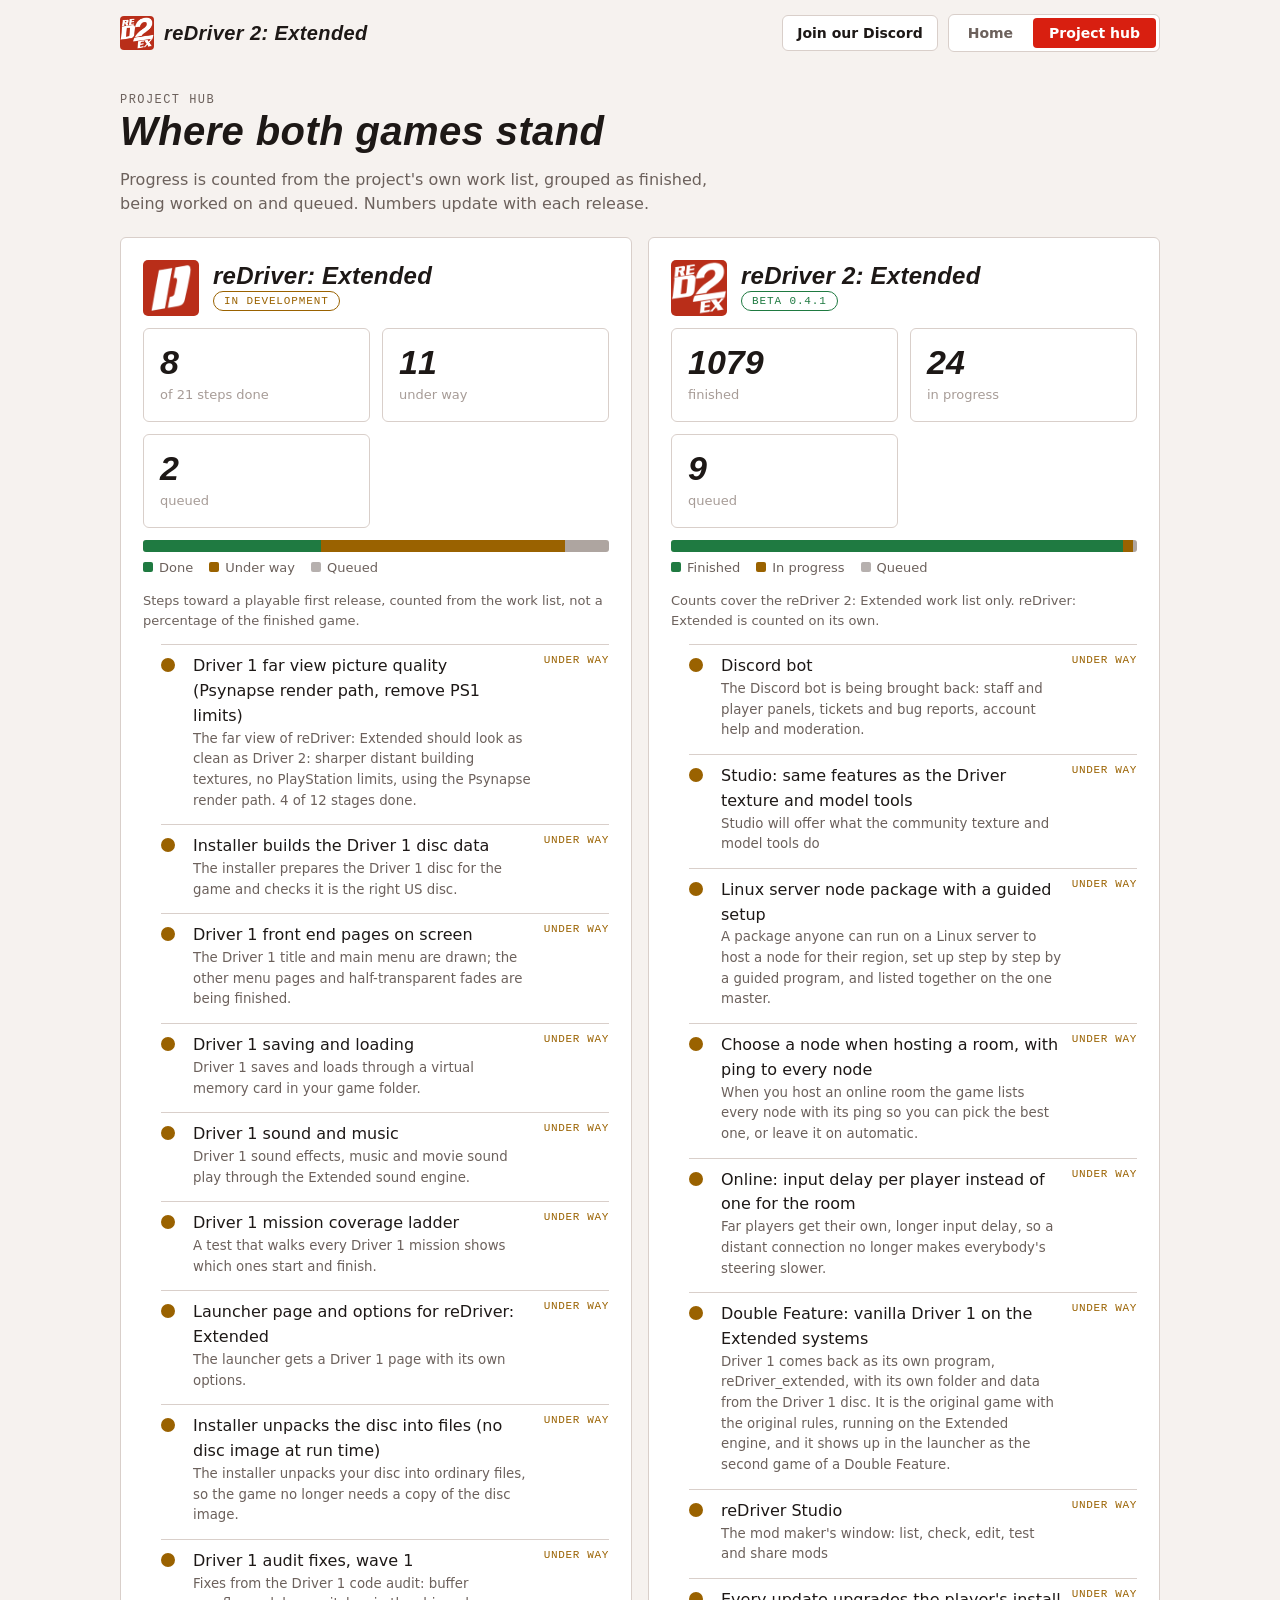
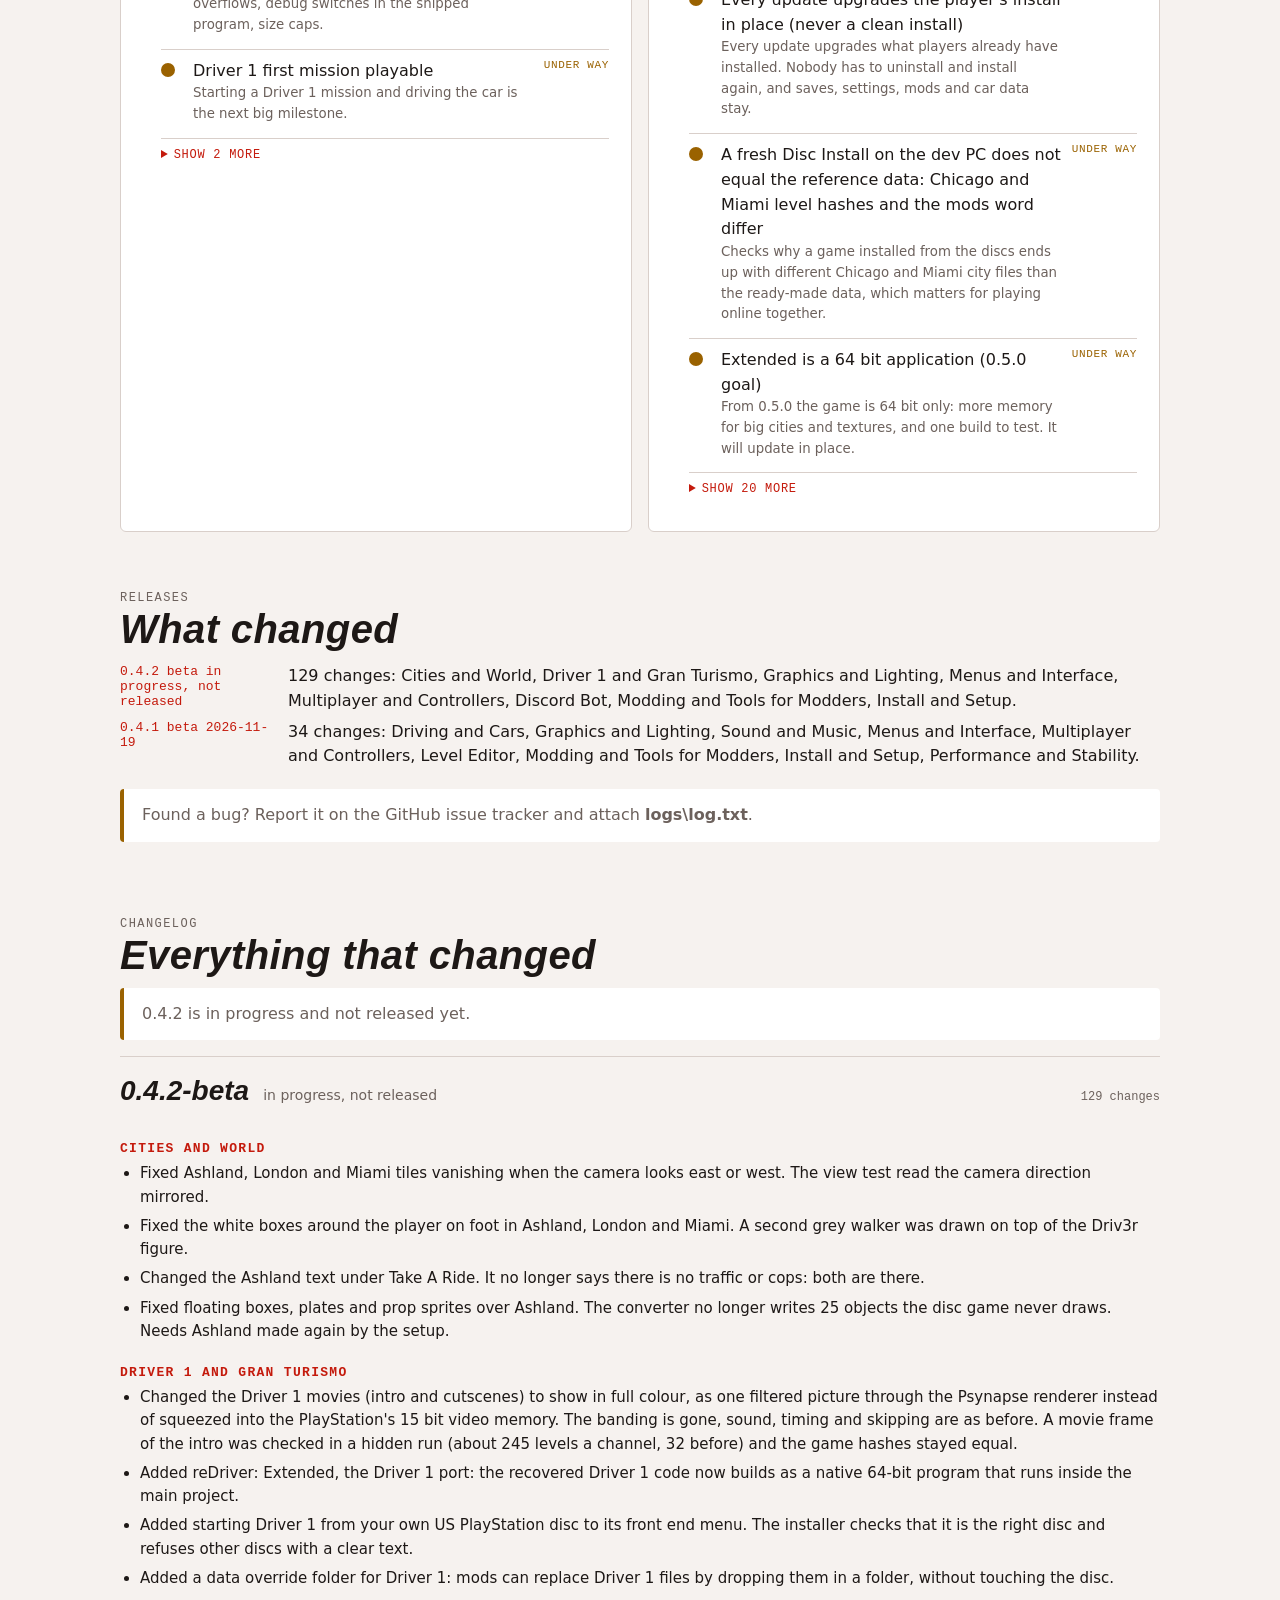
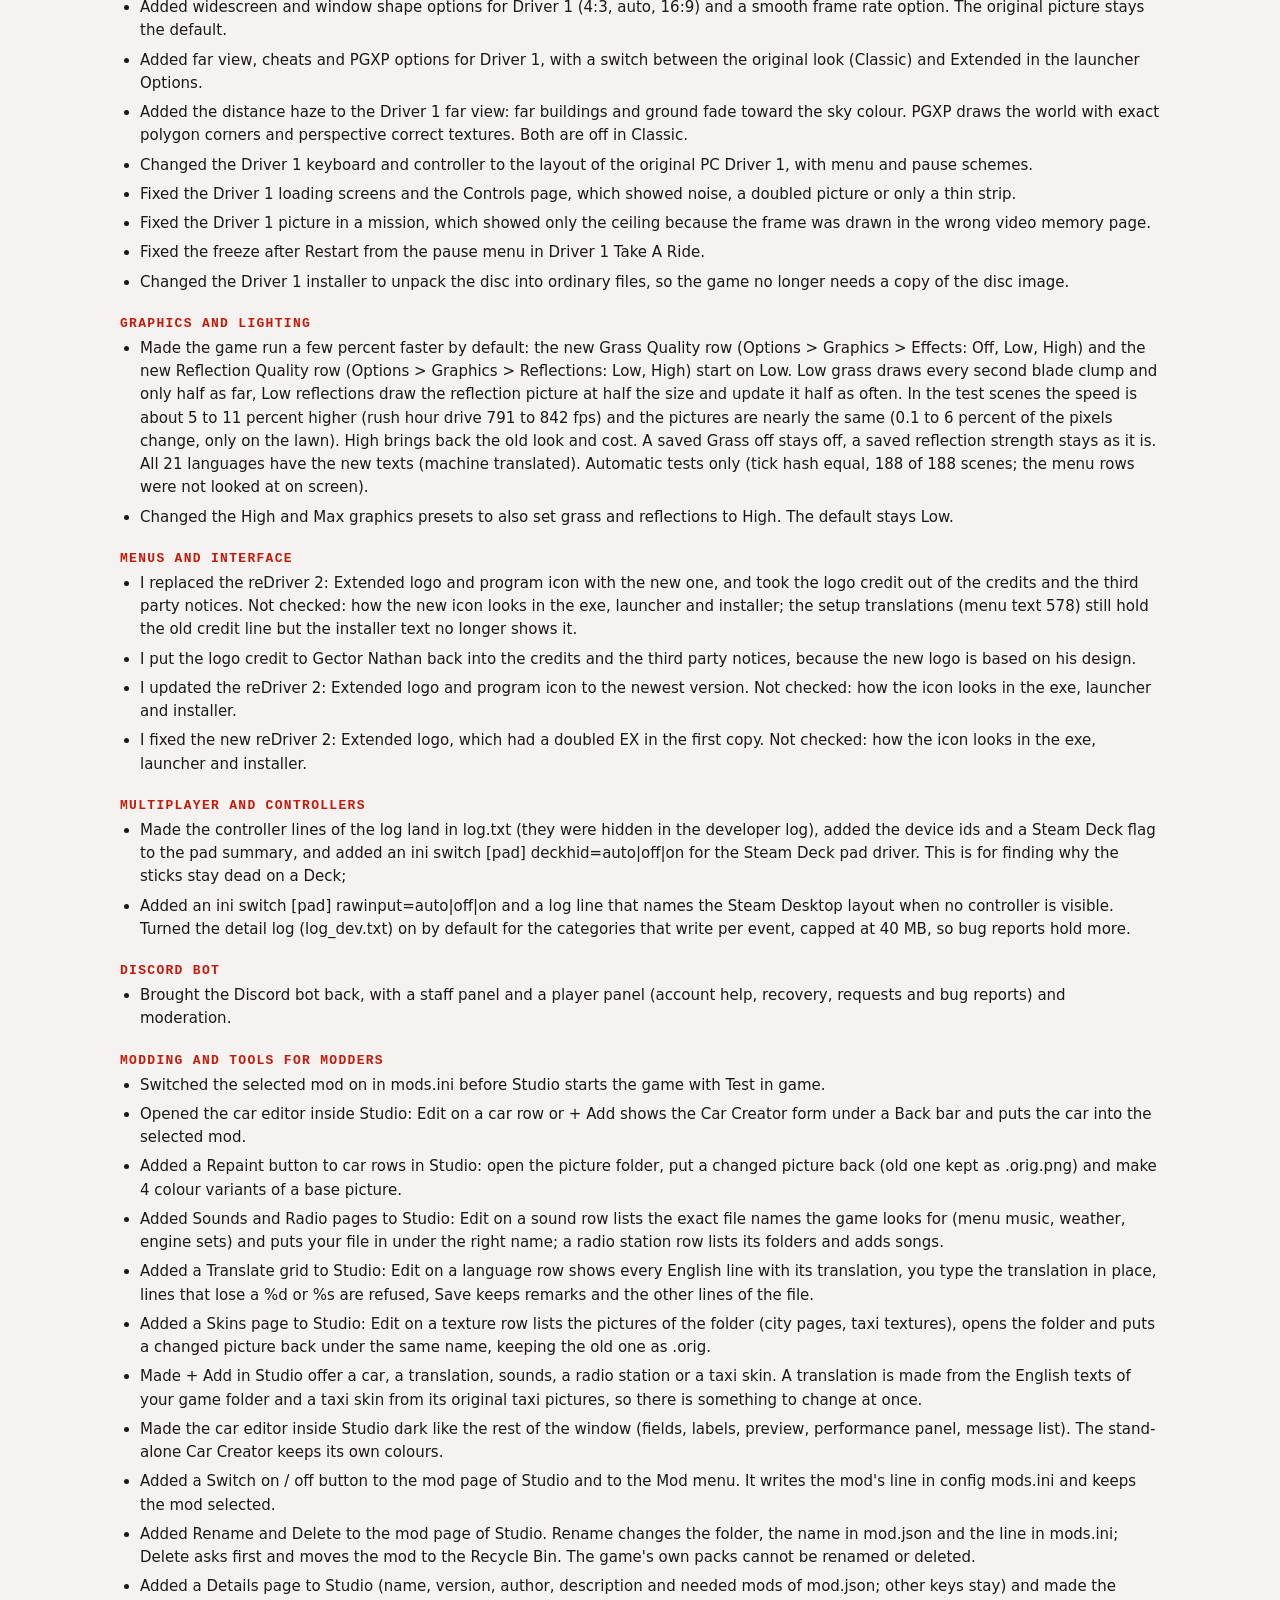
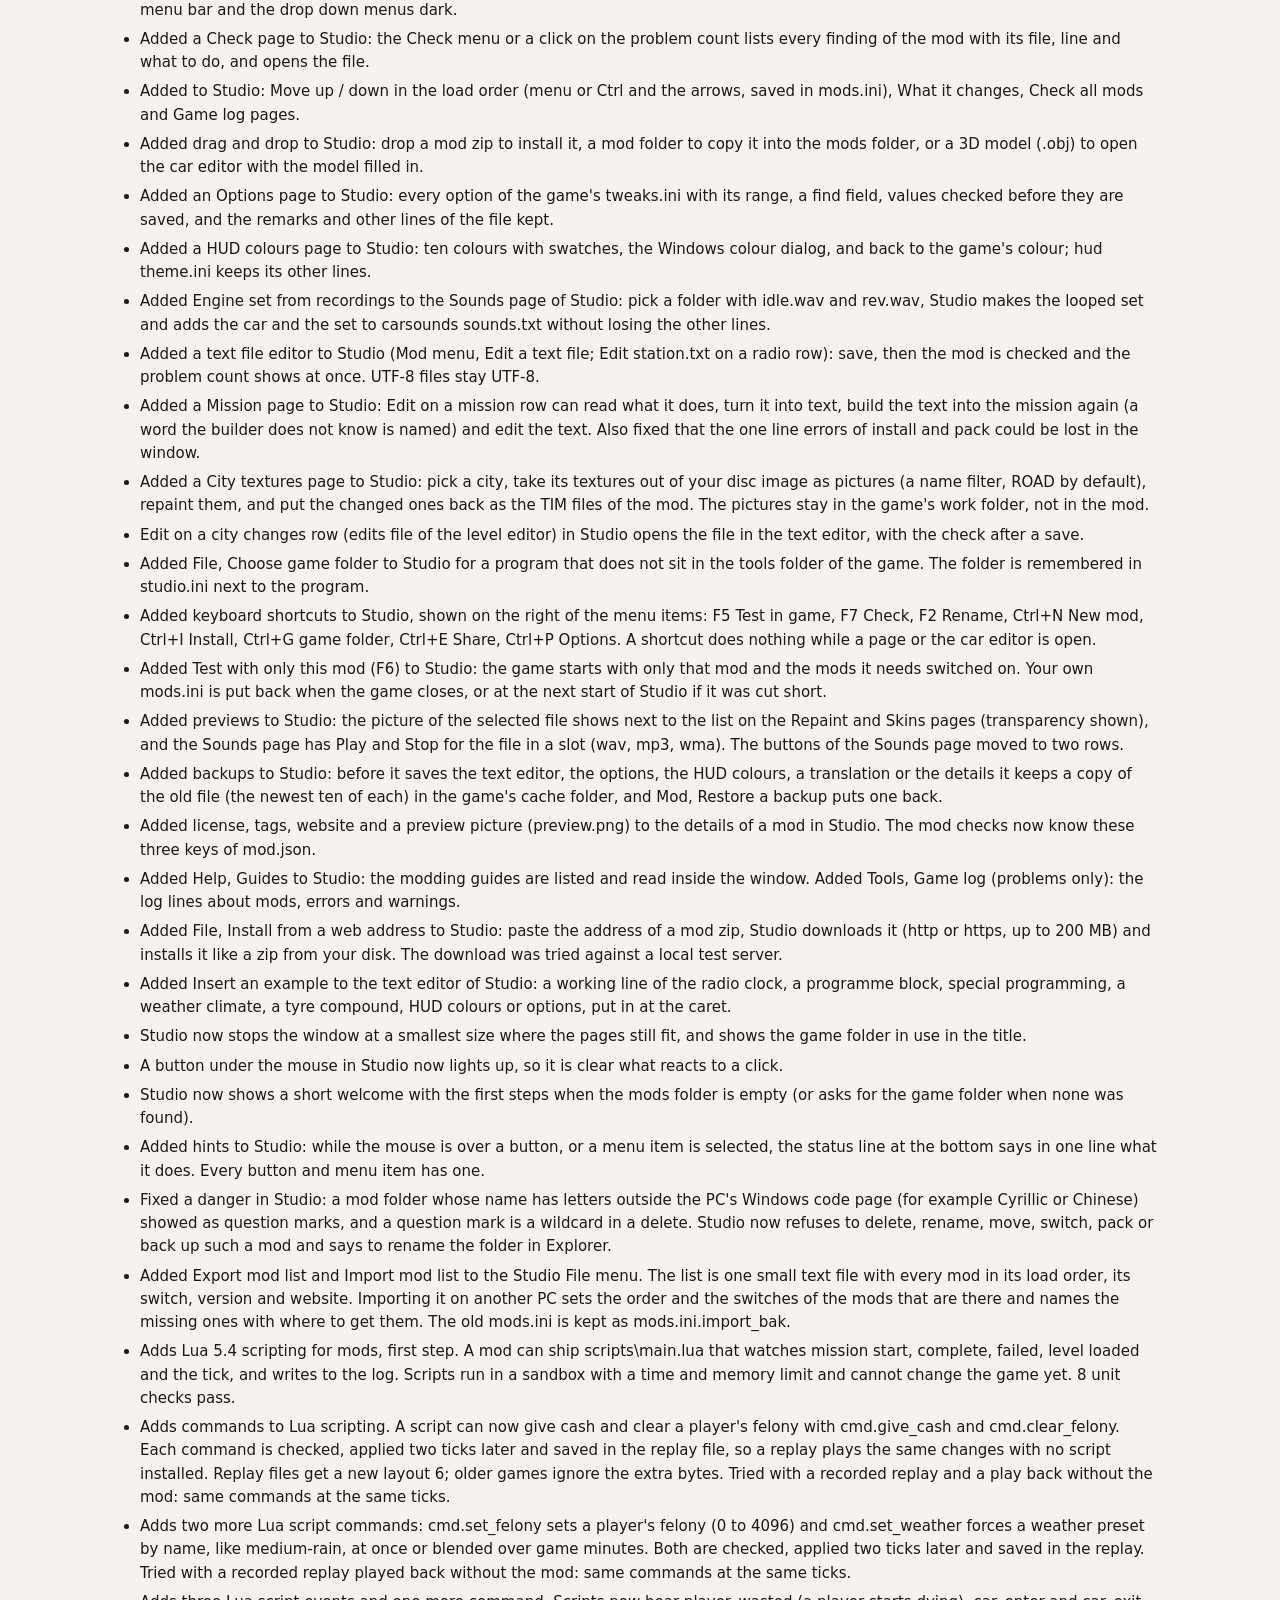
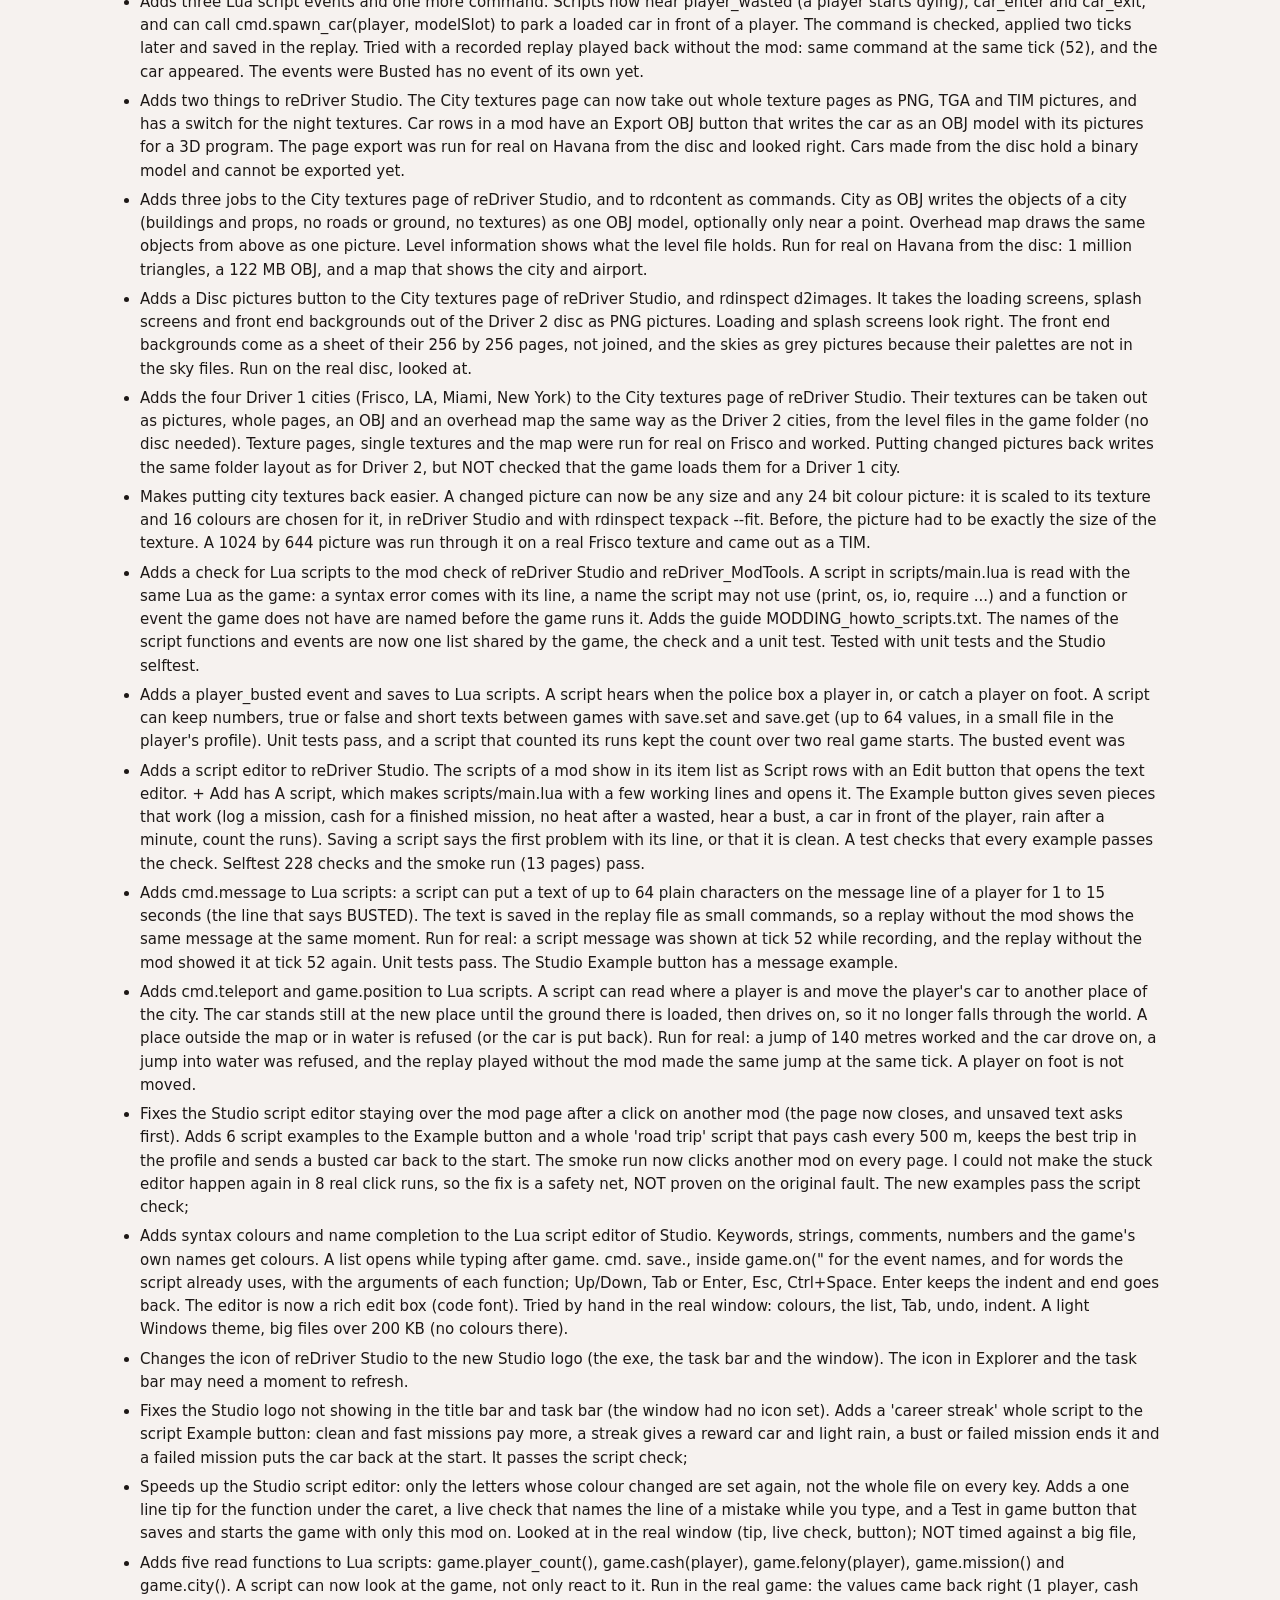
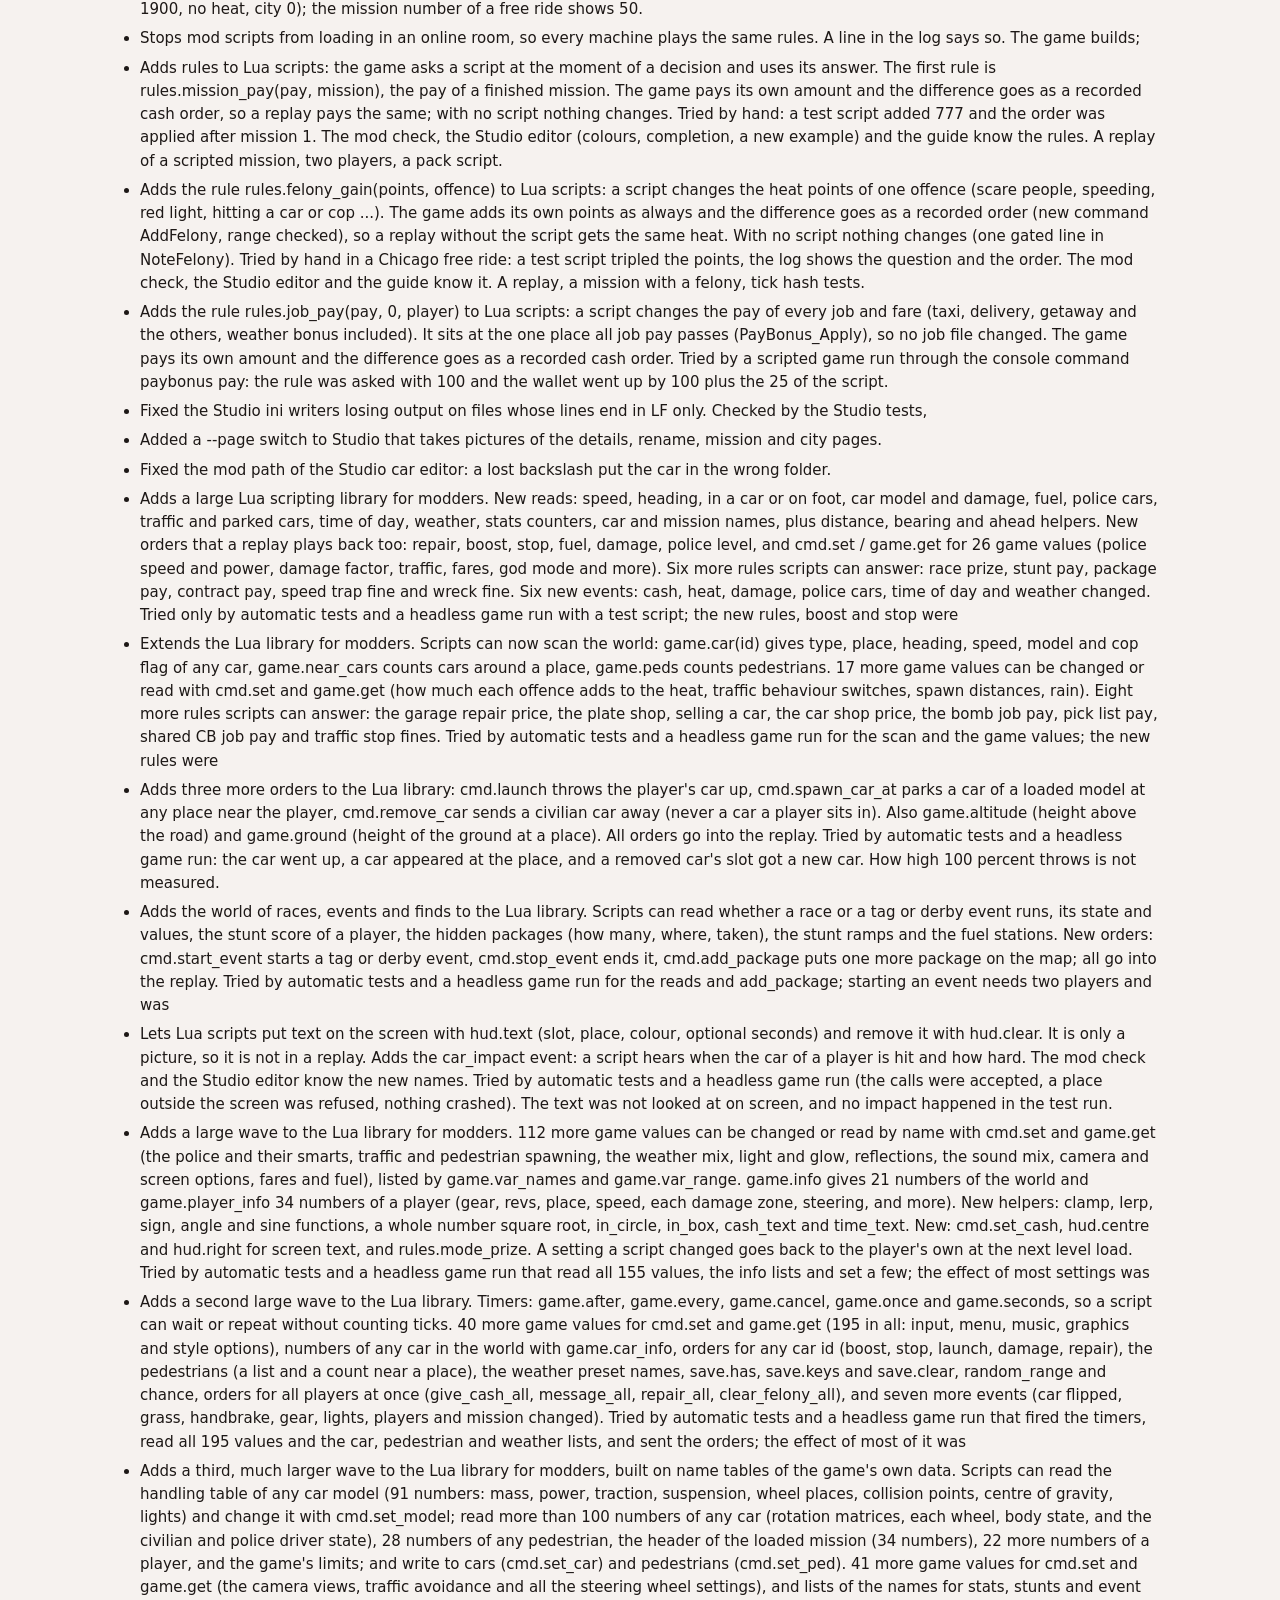
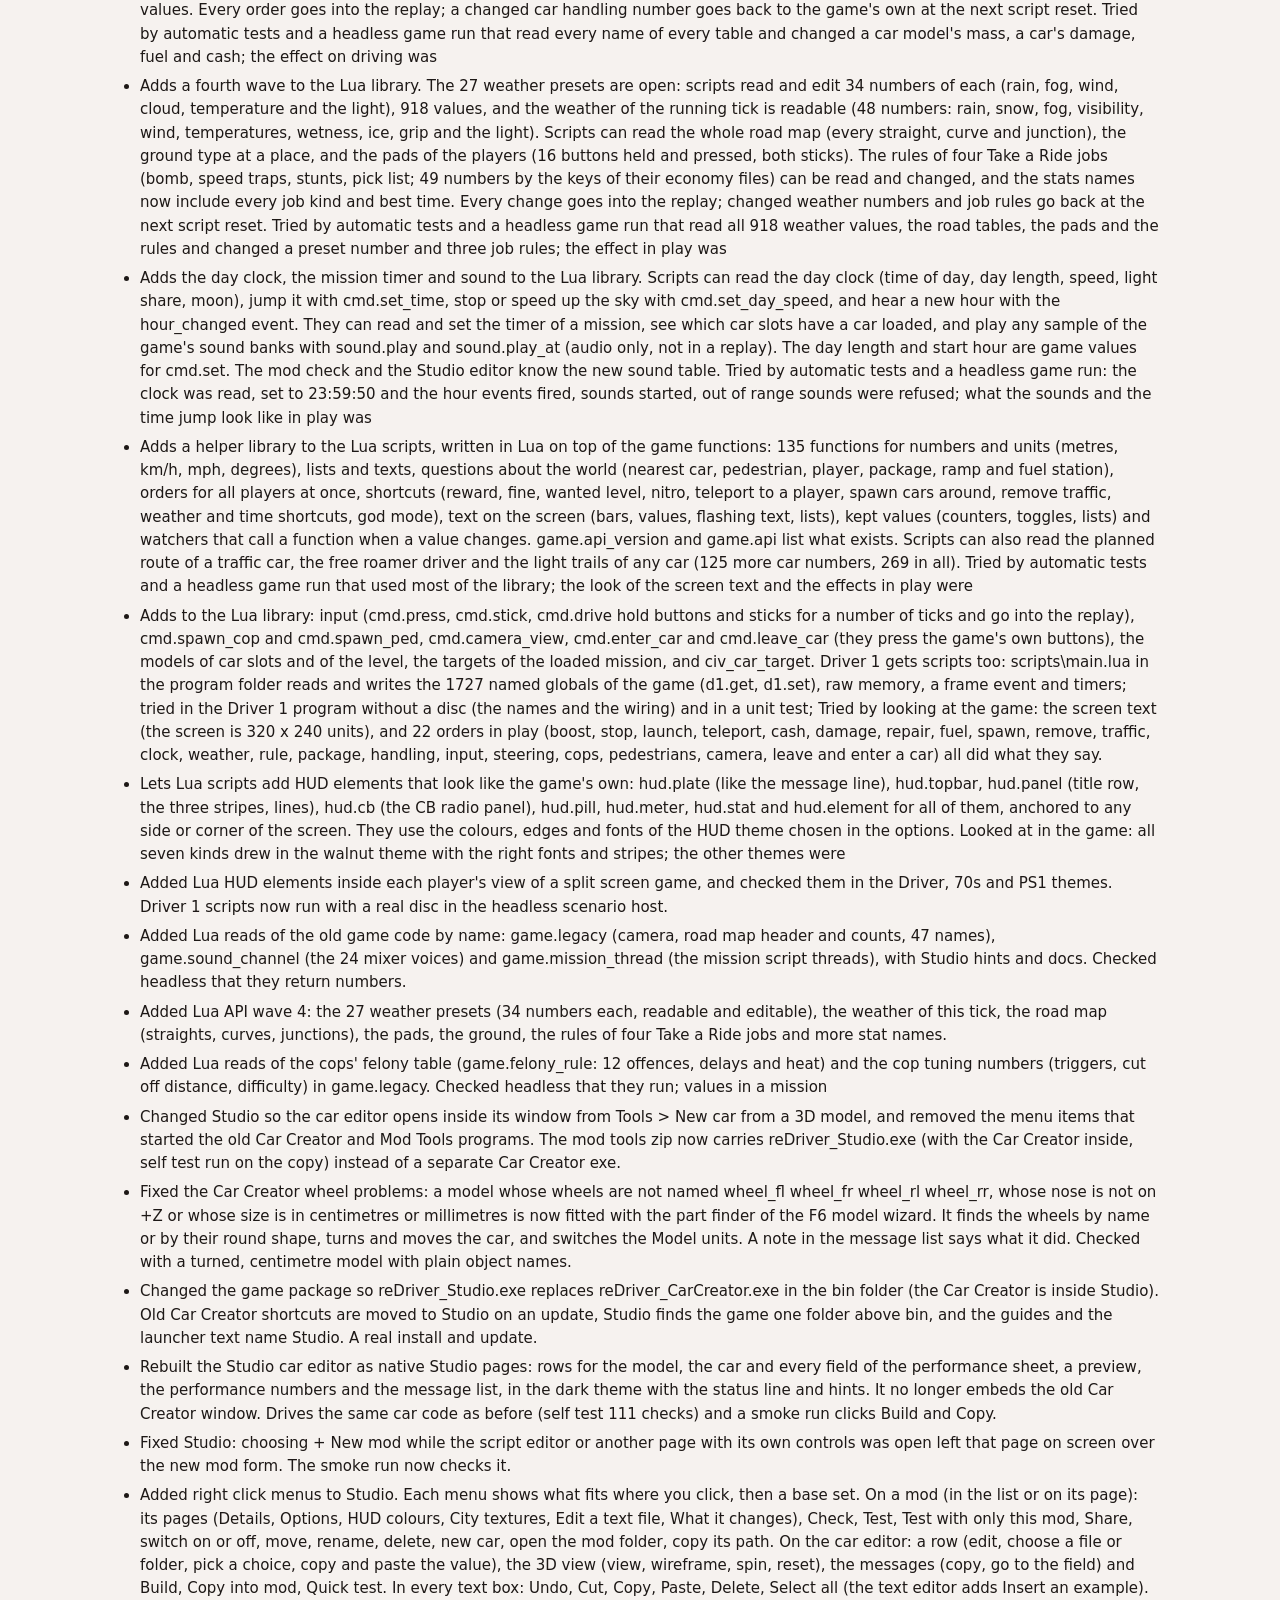
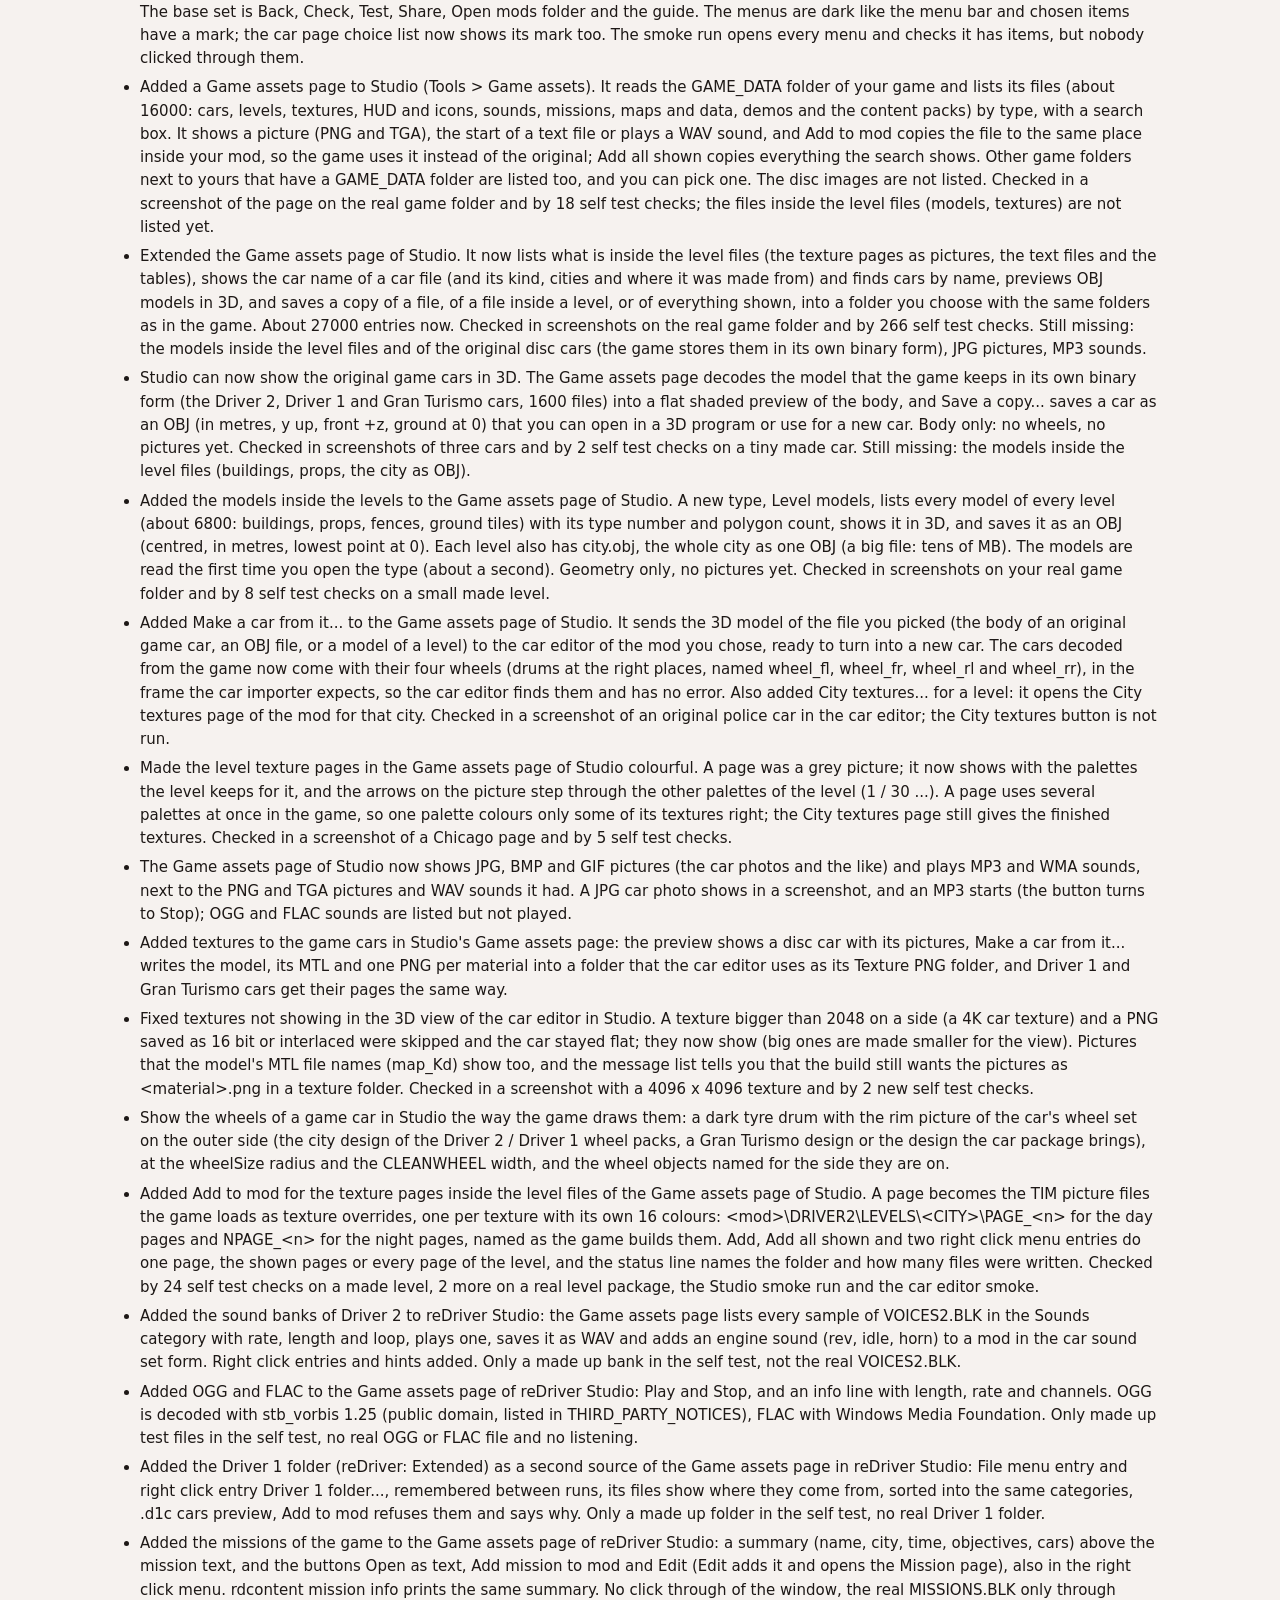
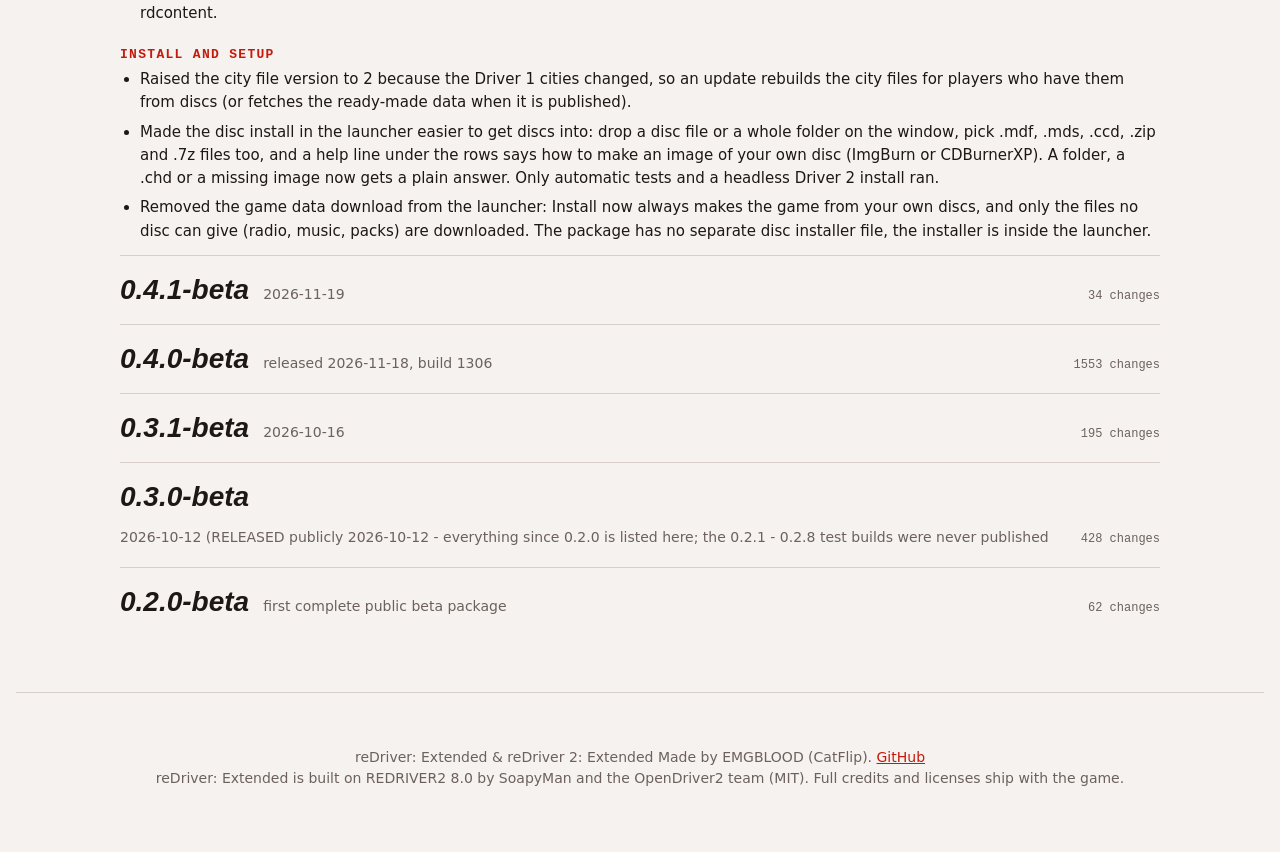
==== project-hub.html @ eeedca23 "reDriver 2: Extended project page" ====
<!DOCTYPE html>
<html lang="">
<head>
<meta charset="UTF-8">
<meta name="viewport" content="width=device-width, initial-scale=1.0">
<meta name="generator" content="Silex v3.7.0">
<link rel="stylesheet" href="css/project-hub-local.css" />

<script>(function(){var s=document.createElement('script');s.src='./hub-live.js?'+Date.now();document.head.appendChild(s);})();</script>
<title>reDriver Project Hub</title>


</head>
<body id="is2jq81"><div class="wrap"><div class="top"><div class="brand"><img alt="" src="[data-uri]"/>reDriver 2: Extended</div><div class="topr"><span aria-disabled="true" class="disc">Join our Discord</span><div class="navlinks"><a href="./index.html">Home</a><a href="./project-hub.html" class="on">Project hub</a></div></div></div></div><div class="wrap"><section id="i6zbjdm" class="sec"><span class="lab">Project hub</span><h2>Where both games stand</h2><p id="itfwfe5">Progress is counted from the project's own work list, grouped as finished, being worked on and queued. Numbers update with each release.</p><div class="hubgames"><article data-game="d1" class="game"><header><img alt="" src="[data-uri]"/><div><h3>reDriver: Extended</h3><span class="pill dev">In development</span></div></header><div id="isvu7a6" class="stat"><div><b>8</b><span class="small">of 21 steps done</span></div><div><b>1</b><span class="small">under way</span></div><div><b>12</b><span class="small">queued</span></div></div><div aria-label="8 of 21 steps done, 1 under way, 12 queued" role="img" class="bar"><i id="iouyrk3" class="b-ok"></i><i id="ihfde2g" class="b-act"></i><i id="izu0com" class="b-next"></i></div><div class="leg"><span><i class="b-ok"></i>Done</span><span><i class="b-act"></i>Under way</span><span><i class="b-next"></i>Queued</span></div><p id="ineggz1" class="small">Steps toward a playable first release, counted from the work list, not a percentage of the finished game.</p><ul class="ms"><li class="s-ok"><span class="dot"></span><div>Driver 1 recovered code imported and built as 64-bit<small>The recovered Driver 1 code now builds as a native 64-bit program, reDriver_extended, inside the main project.</small></div><span class="tag">Done</span></li><li class="s-ok"><span class="dot"></span><div>Driver 1 boots from the US disc to the front end<small>Driver 1 starts from your own US PlayStation disc and reaches its front end menu.</small></div><span class="tag">Done</span></li><li class="s-ok"><span class="dot"></span><div>Driver 1 intro and story movies play<small>The Driver 1 intro and story movies play, with sound.</small></div><span class="tag">Done</span></li><li class="s-ok"><span class="dot"></span><div>Driver 1 data override folder for mods<small>Mods can replace Driver 1 files by dropping them in a folder, without touching the disc.</small></div><span class="tag">Done</span></li><li class="s-ok"><span class="dot"></span><div>Widescreen aspect and display options<small>Widescreen and window shape options exist for Driver 1; smooth frame rates are built but not tried yet.</small></div><span class="tag">Done</span></li><li class="s-ok"><span class="dot"></span><div>Far view, cheats and PGXP options<small>Driver 1 gets a far view option, cheats and a switch between vanilla and Extended behaviour.</small></div><span class="tag">Done</span></li><li class="s-ok"><span class="dot"></span><div>Driver 1 Restart from the pause menu works<small>Fix the restart of a Driver 1 Take A Ride game from the pause menu.</small></div><span class="tag">Done</span></li><li class="s-ok"><span class="dot"></span><div>Driver 1 test host keeps its own saves<small>The Driver 1 test host no longer touches the player's saves; it uses its own scratch save folder.</small></div><span class="tag">Done</span></li><li class="s-act"><span class="dot"></span><div>Driver 1 front end pages on screen</div><span class="tag">Under way</span></li><li><span class="dot"></span><div>Installer builds the Driver 1 disc data<small>The installer prepares the Driver 1 disc for the game and checks it is the right US disc.</small></div><span class="tag">Queued</span></li><li><span class="dot"></span><div>Driver 1 saving and loading<small>Driver 1 saves and loads through a virtual memory card in your game folder.</small></div><span class="tag">Queued</span></li><li><span class="dot"></span><div>Driver 1 sound and music<small>Driver 1 sound effects, music and movie sound play through the Extended sound engine.</small></div><span class="tag">Queued</span></li><li><span class="dot"></span><div>Driver 1 mission coverage ladder<small>A test that walks every Driver 1 mission shows which ones start and finish.</small></div><span class="tag">Queued</span></li><li><span class="dot"></span><div>Launcher page and options for reDriver: Extended<small>The launcher gets a Driver 1 page with its own options.</small></div><span class="tag">Queued</span></li><li><span class="dot"></span><div>Driver 1 far view picture quality<small>The far view of reDriver: Extended should look as clean as Driver 2: sharper distant building textures, no PlayStation limits, using the Psynapse render path. 4 of 12 stages done so far, movies already in full colour.</small></div><span class="tag">Queued</span></li><li><span class="dot"></span><div>Driver 1 first mission playable<small>Starting a Driver 1 mission and driving the car is the next big milestone.</small></div><span class="tag">Queued</span></li><li><span class="dot"></span><div>Installer unpacks the disc into files (no disc image at run time)<small>The installer unpacks your disc into ordinary files, so the game no longer needs a copy of the disc image.</small></div><span class="tag">Queued</span></li><li><span class="dot"></span><div>Driver 1 audit fixes, wave 1<small>Fixes from the Driver 1 code audit: buffer overflows, debug switches in the shipped program, size caps.</small></div><span class="tag">Queued</span></li><li><span class="dot"></span><div>Other disc regions (PAL, Japan)<small>US first; other regions follow later.</small></div><span class="tag">Queued</span></li><li><span class="dot"></span><div>First public release of reDriver: Extended<small>The first public build of reDriver: Extended once the first missions are playable.</small></div><span class="tag">Queued</span></li></ul></article><article data-game="d2" class="game"><header><img alt="" src="[data-uri]"/><div><h3>reDriver 2: Extended</h3><span class="pill live">Beta 0.4.1</span></div></header><div id="iwfb1gi" class="stat"><div><b>1074</b><span class="small">finished</span></div><div><b>21</b><span class="small">in progress</span></div><div><b>12</b><span class="small">queued</span></div></div><div aria-label="1074 finished, 21 in progress, 12 queued" role="img" class="bar"><i id="ij97mb7" class="b-ok"></i><i id="it5k0rq" class="b-act"></i><i id="itu6sgp" class="b-next"></i></div><div class="leg"><span><i class="b-ok"></i>Finished</span><span><i class="b-act"></i>In progress</span><span><i class="b-next"></i>Queued</span></div><p id="iq4i164" class="small">Counts cover the reDriver 2: Extended work list only. reDriver: Extended is counted on its own.</p><ul class="ms"><li class="s-ok"><span class="dot"></span><div>64-bit game and in-place updates<small>Beta 0.4.1, 19 Nov</small></div><span class="tag">Done</span></li><li class="s-act"><span class="dot"></span><div>Beta 0.5.0<small>Grass and reflection quality, rebuilt Driver 1 city data</small></div><span class="tag">In progress</span></li><li class="s-act"><span class="dot"></span><div>Ashland and the new cities<small>Traffic, streaming and pop-in fixes</small></div><span class="tag">In progress</span></li><li class="s-act"><span class="dot"></span><div>Studio, the mod app<small>Mod list, editors and checks in one window</small></div><span class="tag">In progress</span></li><li class="s-act"><span class="dot"></span><div>Online multiplayer<small>Rooms, game modes and community servers</small></div><span class="tag">In progress</span></li><li><span class="dot"></span><div>Full code audit<small>Cleanup with no change to how it drives</small></div><span class="tag">Planned</span></li></ul></article></div></section><section class="sec"><span class="lab">Releases</span><h2>What changed</h2><dl class="rel"><dt>0.4.1 beta<br/>19 Nov 2026</dt><dd>64-bit by default, in-place updates, per-player input delay for online, Steam Deck pad rules, collision overlay, car texture fix, Mod Tools and Studio updates.</dd><dt>0.5.0 beta<br/>in progress</dt><dd>Grass Quality and Reflection Quality options (a few percent faster by default), High and Max presets set both to High, Driver 1 city data rebuilt on update.</dd></dl><p class="note">Found a bug? Report it on the GitHub issue tracker and attach <b>logs\log.txt</b>.</p></section><section id="ispghi7" class="sec"><span class="lab">Changelog</span><h2>Everything that changed</h2><p id="iu3qxpp" class="note">0.4.2 is in progress and not released yet.</p><div id="hub-changelog"><p class="small">Loading the changelog...</p></div></section></div><footer><p>reDriver: Extended &amp; reDriver 2: Extended Made by EMGBLOOD (CatFlip). <a href="https://github.com/EMGBLOOD/red2ex">GitHub</a><br/>reDriver: Extended is built on REDRIVER2 8.0 by SoapyMan and the OpenDriver2 team (MIT). Full credits and licenses ship with the game.</p></footer></body>
</html>
---- css/project-hub-local.css ----
* { box-sizing: border-box; } body {margin: 0;}:root{box-sizing:border-box;color-scheme:light;padding-bottom:env(safe-area-inset-bottom,0px);padding-top:env(safe-area-inset-top,0px);}html{scroll-padding-top:env(safe-area-inset-top,0px);}body{background:#fff;color:#000;font:14px -apple-system,BlinkMacSystemFont,sans-serif;margin:0;padding:0;}img{max-width:100%;}[hidden]:not([hidden=until-found i]){display:none !important;}:root{--bg:#141211;--body:'Barlow',system-ui,sans-serif;--dim:#a79c97;--fg:#f1ece9;--head:'Barlow Condensed','Arial Narrow',Impact,sans-serif;--hero:#0e0c0b;--hero-fg:#f1ece9;--line:#3a3331;--mono:'JetBrains Mono',Consolas,monospace;--next:#8b817d;--ok:#6fcf8e;--on-red:#fff;--panel:#1d1a19;--panel2:#262221;--red:#ff2a1a;--red-ink:#ff5a4a;--warn:#f0b24b;color-scheme:dark;}:root[data-theme="light"]{--bg:#f6f2ef;--dim:#6c615c;--fg:#1d1816;--line:#d9cfca;--next:#7a706b;--ok:#1f7a41;--panel:#fff;--panel2:#efe8e4;--red:#d81f10;--red-ink:#c41a0c;--warn:#9a6200;color-scheme:light;}*{box-sizing:border-box;}body{background:var(--bg);color:var(--fg);font:16px/1.55 var(--body);padding-block:0;padding-left:max(16px,env(safe-area-inset-left,0px));padding-right:max(16px,env(safe-area-inset-right,0px));}.wrap{margin:0 auto;max-width:1040px;}a{color:var(--red-ink);}h1, h2, h3{font-family:var(--head);font-style:italic;font-weight:800;letter-spacing:.01em;line-height:1.02;margin:0;text-wrap:balance;}h2{font-size:clamp(28px,5vw,40px);}h3{font-size:24px;font-weight:700;}.lab{color:var(--dim);font:500 12px var(--mono);letter-spacing:.12em;text-transform:uppercase;}.top{align-items:center;display:flex;flex-wrap:wrap;gap:12px;justify-content:space-between;padding-block:14px;}.brand{align-items:center;display:flex;font:italic 800 20px var(--head);gap:10px;letter-spacing:.02em;}.brand img{border-radius:4px;height:34px;width:34px;}.topr{align-items:center;display:flex;flex-wrap:wrap;gap:10px;}.disc{background:var(--panel);border:1px solid var(--line);border-radius:6px;color:var(--fg);font:600 14px var(--body);padding:9px 14px;text-decoration:none;}.disc:hover{border-color:var(--red);}.tabs button{background:none;border:0;border-radius:4px;color:var(--dim);cursor:pointer;font:600 14px var(--body);padding:7px 16px;}.tabs button[aria-selected="true"]{background:var(--red);color:var(--on-red);}button:focus-visible, a:focus-visible{outline:2px solid var(--red-ink);outline-offset:2px;}.hero .wrap{align-items:center;display:grid;gap:32px;grid-template-columns:1.1fr 1fr;}.hero img.mark{display:block;max-width:520px;width:100%;}.hero p{color:#d6cdc9;font-size:18px;margin:14px 0 0;max-width:46ch;}.small{color:#a79c97;font-size:13px;}.sec{padding-block:44px 8px;}.game{background:var(--panel);border:1px solid var(--line);border-radius:6px;min-width:0;padding:22px;}.game header{align-items:center;display:flex;gap:14px;margin-bottom:12px;}.game header img{border-radius:5px;height:56px;width:56px;}.game ul{color:var(--fg);margin:10px 0 0;padding-left:18px;}.game li{margin:4px 0;}.pill{border:1px solid var(--line);border-radius:99px;color:var(--dim);display:inline-block;font:500 11px var(--mono);letter-spacing:.08em;padding:3px 10px;text-transform:uppercase;vertical-align:middle;}.pill.live{border-color:var(--ok);color:var(--ok);}.pill.dev{border-color:var(--warn);color:var(--warn);}.feat div{border-top:2px solid var(--red);padding-top:10px;}.feat b{display:block;font:700 18px var(--body);}.feat span{color:var(--dim);font-size:15px;}.steps div{background:var(--panel);border:1px solid var(--line);border-radius:6px;padding:16px;}.note{background:var(--panel);border-left:4px solid var(--warn);border-radius:4px;color:var(--dim);margin-top:20px;padding:14px 18px;}footer{border-top:1px solid var(--line);color:var(--dim);font-size:14px;margin-top:48px;padding-block:40px 48px;text-align:center;}.stat{display:grid;gap:12px;grid-template-columns:repeat(auto-fit,minmax(150px,1fr));margin-top:18px;}.stat div{background:var(--panel);border:1px solid var(--line);border-radius:6px;padding:14px 16px;}.stat b{display:block;font:800 34px var(--head);font-style:italic;font-variant-numeric:tabular-nums;}.bar{background:var(--panel2);border-radius:3px;display:flex;height:12px;margin:12px 0 6px;overflow:hidden;}.bar i{display:block;height:100%;}.b-ok{background:var(--ok);}.b-act{background:var(--warn);}.b-next{background:var(--next);opacity:.55;}.leg{color:var(--dim);display:flex;flex-wrap:wrap;font-size:13px;gap:16px;}.leg i{border-radius:2px;display:inline-block;height:10px;margin-right:6px;width:10px;}.hubgames{display:grid;gap:16px;grid-template-columns:1fr 1fr;margin-top:20px;}.ms{list-style:none;margin:14px 0 0;padding:0;}.ms li{align-items:start;border-top:1px solid var(--line);display:grid;gap:10px;grid-template-columns:22px 1fr auto;padding:9px 0;}.dot{border:2px solid var(--next);border-radius:50%;height:14px;margin-top:4px;width:14px;}.s-ok .dot{background:var(--ok);border-color:var(--ok);}.s-act .dot{background:var(--warn);border-color:var(--warn);}.ms small{color:var(--dim);display:block;}.tag{color:var(--dim);font:500 11px var(--mono);letter-spacing:.06em;text-transform:uppercase;white-space:nowrap;}.s-ok .tag{color:var(--ok);}.s-act .tag{color:var(--warn);}.rel{display:grid;gap:6px 18px;grid-template-columns:150px 1fr;margin-top:14px;}.rel dt{color:var(--red-ink);font:500 13px var(--mono);}.rel dd{margin:0;}.cl summary{align-items:baseline;cursor:pointer;display:flex;flex-wrap:wrap;gap:14px;list-style:none;padding:12px 0;}.cl summary::-webkit-details-marker{display:none;}.cll li{color:var(--fg);font-size:15px;margin:6px 0;overflow-wrap:anywhere;}[hidden]{display:none !important;}.edbar button{background:var(--panel);border:1px solid var(--line);border-radius:6px;color:var(--fg);cursor:pointer;font:600 14px var(--body);padding:8px 16px;}.edbar button.go{background:var(--red);border-color:var(--red);color:var(--on-red);}.edbar button[disabled]{cursor:default;opacity:.5;}.edbar .msg{color:var(--dim);flex:1;min-width:140px;}body.editing #v-site, body.editing #v-hub{outline:1px dashed var(--red-ink);outline-offset:6px;}body.editing [contenteditable]:focus{outline:2px solid var(--red-ink);outline-offset:2px;}body.editing{padding-bottom:70px;}.hero .wrap{display:block;text-align:center;}.hero img.mark{margin:0 auto;}.hero p{margin-left:auto;margin-right:auto;}.hero .cta{justify-content:center;}.navlinks{background:var(--panel);border:1px solid var(--line);border-radius:6px;display:flex;gap:4px;padding:3px;}.navlinks a{border-radius:4px;color:var(--dim);font:600 14px var(--body);padding:7px 16px;text-decoration:none;}.navlinks a.on{background:var(--red);color:var(--on-red);}#itfwfe5{color:var(--dim);max-width:62ch;}#isvu7a6{margin-top:6px;}#iouyrk3{width:38.1%;}#ihfde2g{width:4.8%;}#izu0com{width:57.1%;}#ineggz1{color:var(--dim);}#iwfb1gi{margin-top:6px;}#ij97mb7{width:97%;}#it5k0rq{width:1.9%;}#itu6sgp{width:1.1%;}#iq4i164{color:var(--dim);}#i6zbjdm{padding-top:20px;}#ispghi7{padding-top:44px;}#iu3qxpp{margin-top:12px;}@media (prefers-color-scheme:light){:root:not([data-theme="dark"]){--bg:#f6f2ef;--dim:#6c615c;--fg:#1d1816;--line:#d9cfca;--next:#7a706b;--ok:#1f7a41;--panel:#fff;--panel2:#efe8e4;--red:#d81f10;--red-ink:#c41a0c;--warn:#9a6200;color-scheme:light;}}@media (max-width:760px){.hubgames, .hero .wrap{grid-template-columns:1fr;}.rel{grid-template-columns:1fr;}.rel dd{margin-bottom:8px;}}
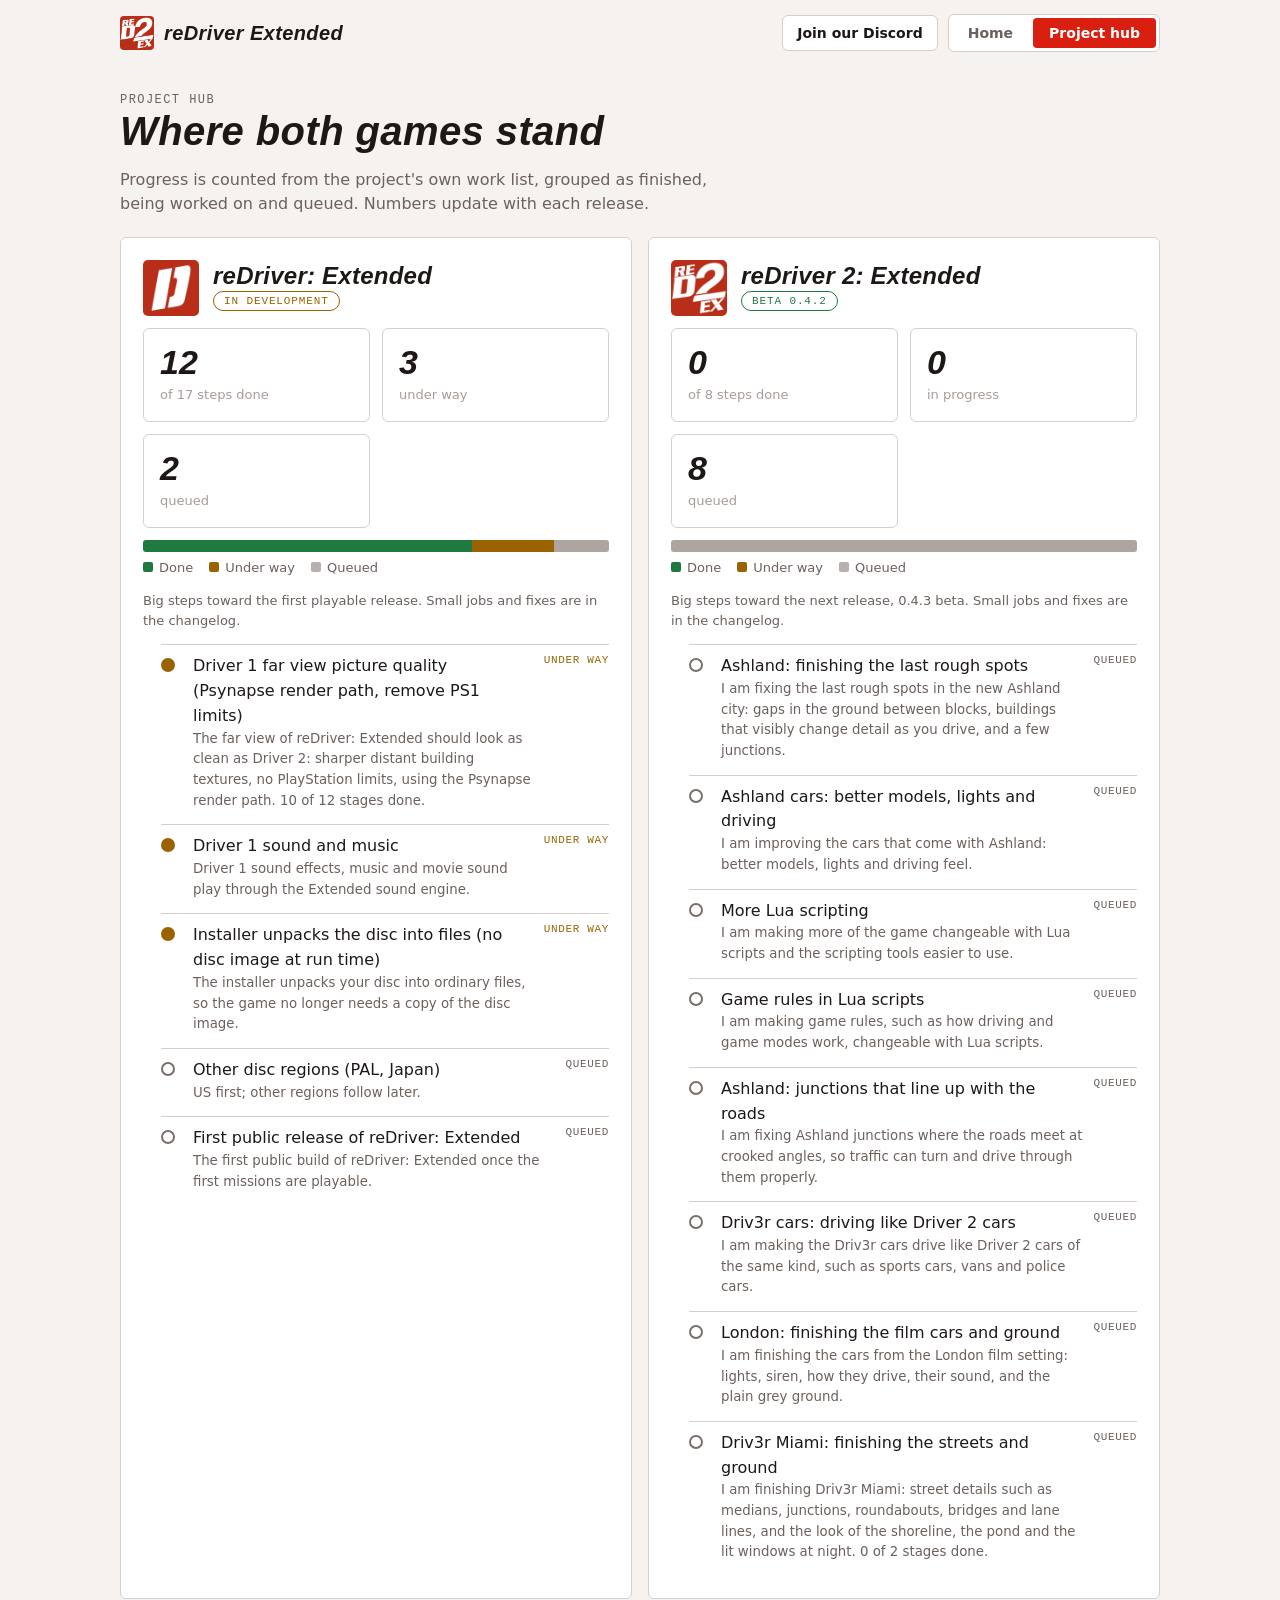
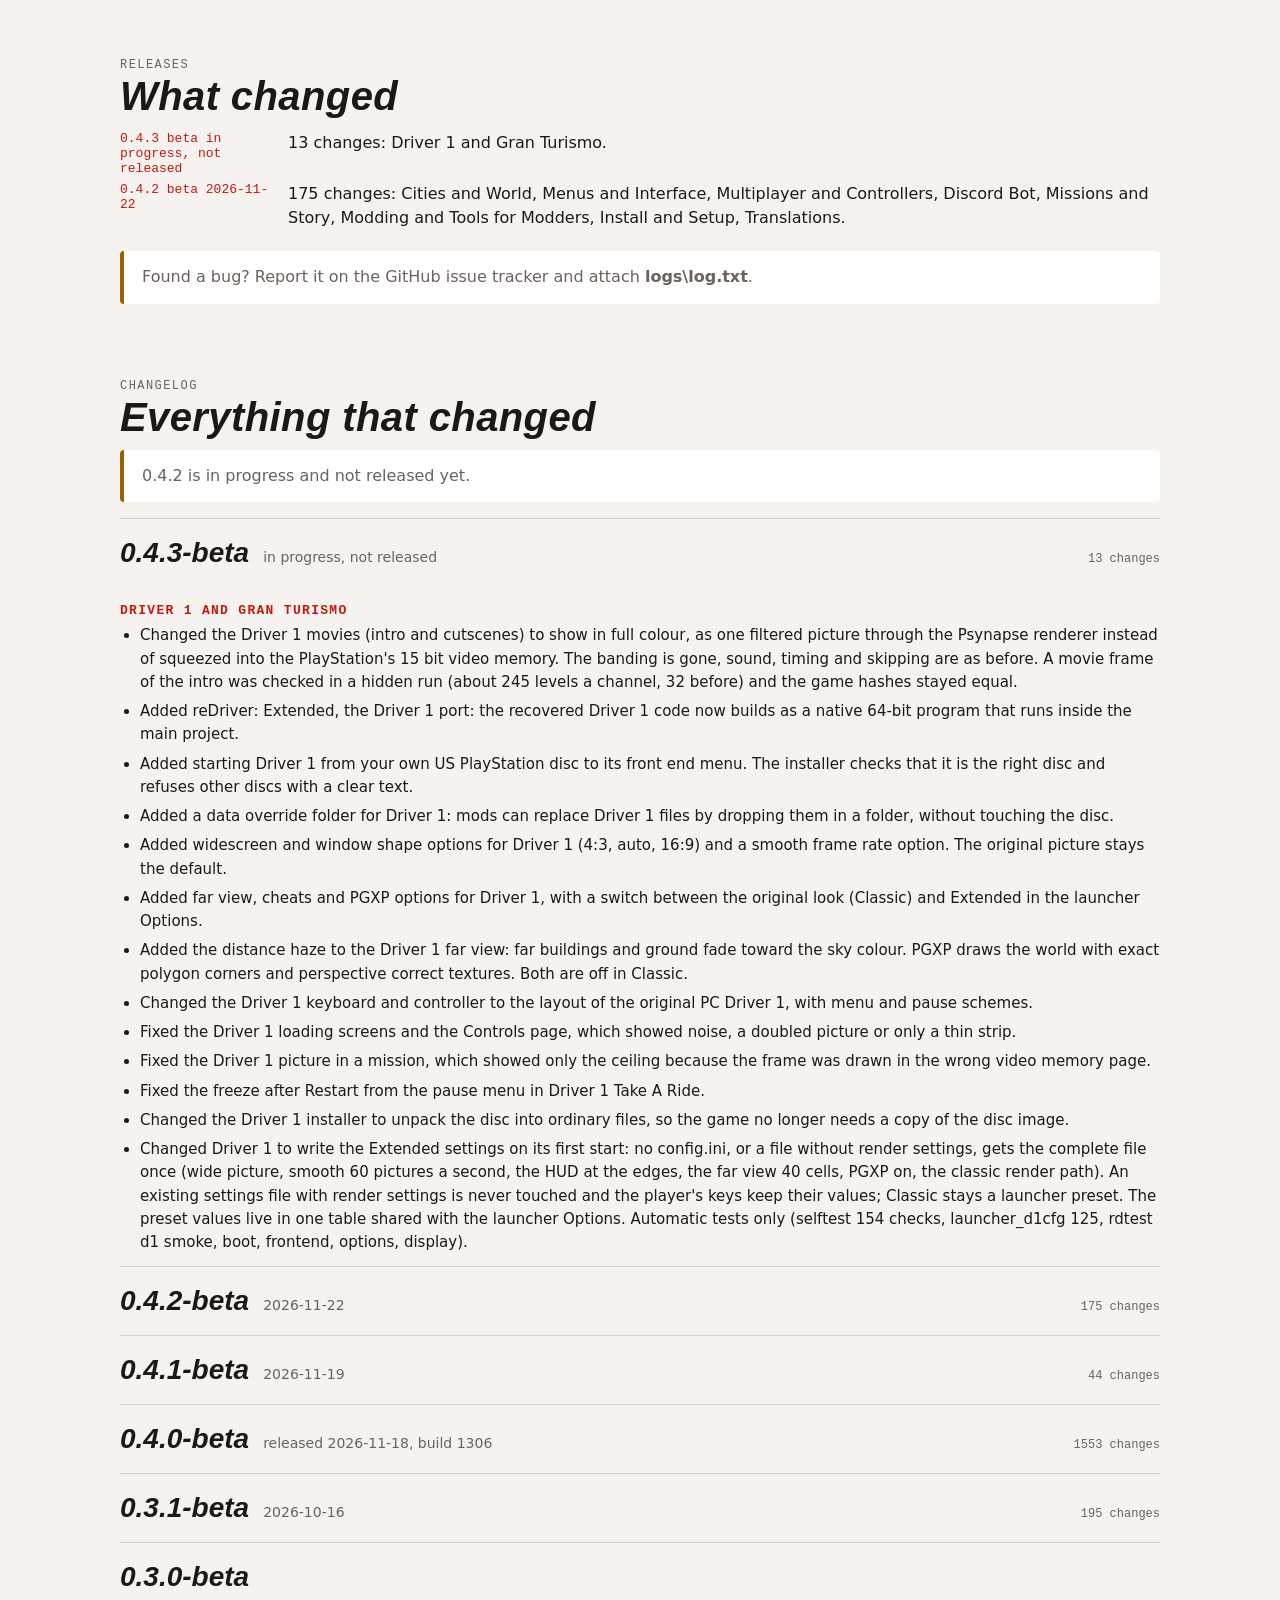
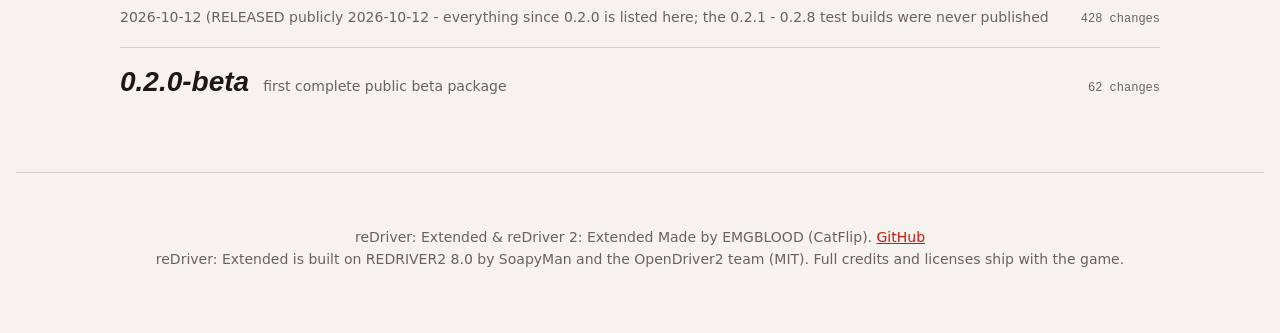
==== commit 6fc14c22: "reDriver Extended project page and issue forms for 0.4.2" ====
--- a/project-hub.html
+++ b/project-hub.html
@@ -6,10 +6,10 @@
 <meta name="generator" content="Silex v3.7.0">
 <link rel="stylesheet" href="css/project-hub-local.css" />
 
-<script>(function(){var s=document.createElement('script');s.src='./hub-live.js?'+Date.now();document.head.appendChild(s);})();</script>
-<title>reDriver Project Hub</title>
+<script>(function(){var s=document.createElement('script');s.src='./hub-live.js?'+Date.now();document.head.appendChild(s);})();</script><link rel="icon" href="favicon.ico" sizes="any"><link rel="icon" type="image/png" href="favicon.png"><link rel="apple-touch-icon" href="apple-touch-icon.png">
+<title>reDriver Extended</title>
 
 
 </head>
-<body id="is2jq81"><div class="wrap"><div class="top"><div class="brand"><img alt="" src="[data-uri]"/>reDriver 2: Extended</div><div class="topr"><span aria-disabled="true" class="disc">Join our Discord</span><div class="navlinks"><a href="./index.html">Home</a><a href="./project-hub.html" class="on">Project hub</a></div></div></div></div><div class="wrap"><section id="i6zbjdm" class="sec"><span class="lab">Project hub</span><h2>Where both games stand</h2><p id="itfwfe5">Progress is counted from the project's own work list, grouped as finished, being worked on and queued. Numbers update with each release.</p><div class="hubgames"><article data-game="d1" class="game"><header><img alt="" src="[data-uri]"/><div><h3>reDriver: Extended</h3><span class="pill dev">In development</span></div></header><div id="isvu7a6" class="stat"><div><b>8</b><span class="small">of 21 steps done</span></div><div><b>1</b><span class="small">under way</span></div><div><b>12</b><span class="small">queued</span></div></div><div aria-label="8 of 21 steps done, 1 under way, 12 queued" role="img" class="bar"><i id="iouyrk3" class="b-ok"></i><i id="ihfde2g" class="b-act"></i><i id="izu0com" class="b-next"></i></div><div class="leg"><span><i class="b-ok"></i>Done</span><span><i class="b-act"></i>Under way</span><span><i class="b-next"></i>Queued</span></div><p id="ineggz1" class="small">Steps toward a playable first release, counted from the work list, not a percentage of the finished game.</p><ul class="ms"><li class="s-ok"><span class="dot"></span><div>Driver 1 recovered code imported and built as 64-bit<small>The recovered Driver 1 code now builds as a native 64-bit program, reDriver_extended, inside the main project.</small></div><span class="tag">Done</span></li><li class="s-ok"><span class="dot"></span><div>Driver 1 boots from the US disc to the front end<small>Driver 1 starts from your own US PlayStation disc and reaches its front end menu.</small></div><span class="tag">Done</span></li><li class="s-ok"><span class="dot"></span><div>Driver 1 intro and story movies play<small>The Driver 1 intro and story movies play, with sound.</small></div><span class="tag">Done</span></li><li class="s-ok"><span class="dot"></span><div>Driver 1 data override folder for mods<small>Mods can replace Driver 1 files by dropping them in a folder, without touching the disc.</small></div><span class="tag">Done</span></li><li class="s-ok"><span class="dot"></span><div>Widescreen aspect and display options<small>Widescreen and window shape options exist for Driver 1; smooth frame rates are built but not tried yet.</small></div><span class="tag">Done</span></li><li class="s-ok"><span class="dot"></span><div>Far view, cheats and PGXP options<small>Driver 1 gets a far view option, cheats and a switch between vanilla and Extended behaviour.</small></div><span class="tag">Done</span></li><li class="s-ok"><span class="dot"></span><div>Driver 1 Restart from the pause menu works<small>Fix the restart of a Driver 1 Take A Ride game from the pause menu.</small></div><span class="tag">Done</span></li><li class="s-ok"><span class="dot"></span><div>Driver 1 test host keeps its own saves<small>The Driver 1 test host no longer touches the player's saves; it uses its own scratch save folder.</small></div><span class="tag">Done</span></li><li class="s-act"><span class="dot"></span><div>Driver 1 front end pages on screen</div><span class="tag">Under way</span></li><li><span class="dot"></span><div>Installer builds the Driver 1 disc data<small>The installer prepares the Driver 1 disc for the game and checks it is the right US disc.</small></div><span class="tag">Queued</span></li><li><span class="dot"></span><div>Driver 1 saving and loading<small>Driver 1 saves and loads through a virtual memory card in your game folder.</small></div><span class="tag">Queued</span></li><li><span class="dot"></span><div>Driver 1 sound and music<small>Driver 1 sound effects, music and movie sound play through the Extended sound engine.</small></div><span class="tag">Queued</span></li><li><span class="dot"></span><div>Driver 1 mission coverage ladder<small>A test that walks every Driver 1 mission shows which ones start and finish.</small></div><span class="tag">Queued</span></li><li><span class="dot"></span><div>Launcher page and options for reDriver: Extended<small>The launcher gets a Driver 1 page with its own options.</small></div><span class="tag">Queued</span></li><li><span class="dot"></span><div>Driver 1 far view picture quality<small>The far view of reDriver: Extended should look as clean as Driver 2: sharper distant building textures, no PlayStation limits, using the Psynapse render path. 4 of 12 stages done so far, movies already in full colour.</small></div><span class="tag">Queued</span></li><li><span class="dot"></span><div>Driver 1 first mission playable<small>Starting a Driver 1 mission and driving the car is the next big milestone.</small></div><span class="tag">Queued</span></li><li><span class="dot"></span><div>Installer unpacks the disc into files (no disc image at run time)<small>The installer unpacks your disc into ordinary files, so the game no longer needs a copy of the disc image.</small></div><span class="tag">Queued</span></li><li><span class="dot"></span><div>Driver 1 audit fixes, wave 1<small>Fixes from the Driver 1 code audit: buffer overflows, debug switches in the shipped program, size caps.</small></div><span class="tag">Queued</span></li><li><span class="dot"></span><div>Other disc regions (PAL, Japan)<small>US first; other regions follow later.</small></div><span class="tag">Queued</span></li><li><span class="dot"></span><div>First public release of reDriver: Extended<small>The first public build of reDriver: Extended once the first missions are playable.</small></div><span class="tag">Queued</span></li></ul></article><article data-game="d2" class="game"><header><img alt="" src="[data-uri]"/><div><h3>reDriver 2: Extended</h3><span class="pill live">Beta 0.4.1</span></div></header><div id="iwfb1gi" class="stat"><div><b>1074</b><span class="small">finished</span></div><div><b>21</b><span class="small">in progress</span></div><div><b>12</b><span class="small">queued</span></div></div><div aria-label="1074 finished, 21 in progress, 12 queued" role="img" class="bar"><i id="ij97mb7" class="b-ok"></i><i id="it5k0rq" class="b-act"></i><i id="itu6sgp" class="b-next"></i></div><div class="leg"><span><i class="b-ok"></i>Finished</span><span><i class="b-act"></i>In progress</span><span><i class="b-next"></i>Queued</span></div><p id="iq4i164" class="small">Counts cover the reDriver 2: Extended work list only. reDriver: Extended is counted on its own.</p><ul class="ms"><li class="s-ok"><span class="dot"></span><div>64-bit game and in-place updates<small>Beta 0.4.1, 19 Nov</small></div><span class="tag">Done</span></li><li class="s-act"><span class="dot"></span><div>Beta 0.5.0<small>Grass and reflection quality, rebuilt Driver 1 city data</small></div><span class="tag">In progress</span></li><li class="s-act"><span class="dot"></span><div>Ashland and the new cities<small>Traffic, streaming and pop-in fixes</small></div><span class="tag">In progress</span></li><li class="s-act"><span class="dot"></span><div>Studio, the mod app<small>Mod list, editors and checks in one window</small></div><span class="tag">In progress</span></li><li class="s-act"><span class="dot"></span><div>Online multiplayer<small>Rooms, game modes and community servers</small></div><span class="tag">In progress</span></li><li><span class="dot"></span><div>Full code audit<small>Cleanup with no change to how it drives</small></div><span class="tag">Planned</span></li></ul></article></div></section><section class="sec"><span class="lab">Releases</span><h2>What changed</h2><dl class="rel"><dt>0.4.1 beta<br/>19 Nov 2026</dt><dd>64-bit by default, in-place updates, per-player input delay for online, Steam Deck pad rules, collision overlay, car texture fix, Mod Tools and Studio updates.</dd><dt>0.5.0 beta<br/>in progress</dt><dd>Grass Quality and Reflection Quality options (a few percent faster by default), High and Max presets set both to High, Driver 1 city data rebuilt on update.</dd></dl><p class="note">Found a bug? Report it on the GitHub issue tracker and attach <b>logs\log.txt</b>.</p></section><section id="ispghi7" class="sec"><span class="lab">Changelog</span><h2>Everything that changed</h2><p id="iu3qxpp" class="note">0.4.2 is in progress and not released yet.</p><div id="hub-changelog"><p class="small">Loading the changelog...</p></div></section></div><footer><p>reDriver: Extended &amp; reDriver 2: Extended Made by EMGBLOOD (CatFlip). <a href="https://github.com/EMGBLOOD/red2ex">GitHub</a><br/>reDriver: Extended is built on REDRIVER2 8.0 by SoapyMan and the OpenDriver2 team (MIT). Full credits and licenses ship with the game.</p></footer></body>
+<body id="is2jq81"><div class="wrap"><div class="top"><div class="brand"><img alt="" src="[data-uri]"/>reDriver Extended</div><div class="topr"><span aria-disabled="true" class="disc">Join our Discord</span><div class="navlinks"><a href="./index.html">Home</a><a href="./project-hub.html" class="on">Project hub</a></div></div></div></div><div class="wrap"><section id="i6zbjdm" class="sec"><span class="lab">Project hub</span><h2>Where both games stand</h2><p id="itfwfe5">Progress is counted from the project's own work list, grouped as finished, being worked on and queued. Numbers update with each release.</p><div class="hubgames"><article data-game="d1" class="game"><header><img alt="" src="[data-uri]"/><div><h3>reDriver: Extended</h3><span class="pill dev">In development</span></div></header><div id="isvu7a6" class="stat"><div><b>8</b><span class="small">of 21 steps done</span></div><div><b>1</b><span class="small">under way</span></div><div><b>12</b><span class="small">queued</span></div></div><div aria-label="8 of 21 steps done, 1 under way, 12 queued" role="img" class="bar"><i id="iouyrk3" class="b-ok"></i><i id="ihfde2g" class="b-act"></i><i id="izu0com" class="b-next"></i></div><div class="leg"><span><i class="b-ok"></i>Done</span><span><i class="b-act"></i>Under way</span><span><i class="b-next"></i>Queued</span></div><p id="ineggz1" class="small">Big steps toward the first playable release. Small jobs and fixes are in the changelog.</p><ul class="ms"><li class="s-ok"><span class="dot"></span><div>Driver 1 recovered code imported and built as 64-bit<small>The recovered Driver 1 code now builds as a native 64-bit program, reDriver_extended, inside the main project.</small></div><span class="tag">Done</span></li><li class="s-ok"><span class="dot"></span><div>Driver 1 boots from the US disc to the front end<small>Driver 1 starts from your own US PlayStation disc and reaches its front end menu.</small></div><span class="tag">Done</span></li><li class="s-ok"><span class="dot"></span><div>Driver 1 intro and story movies play<small>The Driver 1 intro and story movies play, with sound.</small></div><span class="tag">Done</span></li><li class="s-ok"><span class="dot"></span><div>Driver 1 data override folder for mods<small>Mods can replace Driver 1 files by dropping them in a folder, without touching the disc.</small></div><span class="tag">Done</span></li><li class="s-ok"><span class="dot"></span><div>Widescreen aspect and display options<small>Widescreen and window shape options exist for Driver 1; smooth frame rates are built but not tried yet.</small></div><span class="tag">Done</span></li><li class="s-ok"><span class="dot"></span><div>Far view, cheats and PGXP options<small>Driver 1 gets a far view option, cheats and a switch between vanilla and Extended behaviour.</small></div><span class="tag">Done</span></li><li class="s-ok"><span class="dot"></span><div>Driver 1 Restart from the pause menu works<small>Fix the restart of a Driver 1 Take A Ride game from the pause menu.</small></div><span class="tag">Done</span></li><li class="s-ok"><span class="dot"></span><div>Driver 1 test host keeps its own saves<small>The Driver 1 test host no longer touches the player's saves; it uses its own scratch save folder.</small></div><span class="tag">Done</span></li><li class="s-act"><span class="dot"></span><div>Driver 1 front end pages on screen</div><span class="tag">Under way</span></li><li><span class="dot"></span><div>Installer builds the Driver 1 disc data<small>The installer prepares the Driver 1 disc for the game and checks it is the right US disc.</small></div><span class="tag">Queued</span></li><li><span class="dot"></span><div>Driver 1 saving and loading<small>Driver 1 saves and loads through a virtual memory card in your game folder.</small></div><span class="tag">Queued</span></li><li><span class="dot"></span><div>Driver 1 sound and music<small>Driver 1 sound effects, music and movie sound play through the Extended sound engine.</small></div><span class="tag">Queued</span></li><li><span class="dot"></span><div>Driver 1 mission coverage ladder<small>A test that walks every Driver 1 mission shows which ones start and finish.</small></div><span class="tag">Queued</span></li><li><span class="dot"></span><div>Launcher page and options for reDriver: Extended<small>The launcher gets a Driver 1 page with its own options.</small></div><span class="tag">Queued</span></li><li><span class="dot"></span><div>Driver 1 far view picture quality<small>The far view of reDriver: Extended should look as clean as Driver 2: sharper distant building textures, no PlayStation limits, using the Psynapse render path. 4 of 12 stages done so far, movies already in full colour.</small></div><span class="tag">Queued</span></li><li><span class="dot"></span><div>Driver 1 first mission playable<small>Starting a Driver 1 mission and driving the car is the next big milestone.</small></div><span class="tag">Queued</span></li><li><span class="dot"></span><div>Installer unpacks the disc into files (no disc image at run time)<small>The installer unpacks your disc into ordinary files, so the game no longer needs a copy of the disc image.</small></div><span class="tag">Queued</span></li><li><span class="dot"></span><div>Driver 1 audit fixes, wave 1<small>Fixes from the Driver 1 code audit: buffer overflows, debug switches in the shipped program, size caps.</small></div><span class="tag">Queued</span></li><li><span class="dot"></span><div>Other disc regions (PAL, Japan)<small>US first; other regions follow later.</small></div><span class="tag">Queued</span></li><li><span class="dot"></span><div>First public release of reDriver: Extended<small>The first public build of reDriver: Extended once the first missions are playable.</small></div><span class="tag">Queued</span></li></ul></article><article data-game="d2" class="game"><header><img alt="" src="[data-uri]"/><div><h3>reDriver 2: Extended</h3><span class="pill live">Beta 0.4.2</span></div></header><div id="iwfb1gi" class="stat"><div><b>1074</b><span class="small">finished</span></div><div><b>21</b><span class="small">in progress</span></div><div><b>12</b><span class="small">queued</span></div></div><div aria-label="1074 finished, 21 in progress, 12 queued" role="img" class="bar"><i id="ij97mb7" class="b-ok"></i><i id="it5k0rq" class="b-act"></i><i id="itu6sgp" class="b-next"></i></div><div class="leg"><span><i class="b-ok"></i>Done</span><span><i class="b-act"></i>Under way</span><span><i class="b-next"></i>Queued</span></div><p id="iq4i164" class="small">Big steps toward the next release, 0.4.3 beta. Small jobs and fixes are in the changelog.</p><ul class="ms"><li class="s-ok"><span class="dot"></span><div>64-bit game and in-place updates<small>Beta 0.4.1, 19 Nov</small></div><span class="tag">Done</span></li><li class="s-act"><span class="dot"></span><div>Beta 0.5.0<small>Grass and reflection quality, rebuilt Driver 1 city data</small></div><span class="tag">Under way</span></li><li class="s-act"><span class="dot"></span><div>Ashland and the new cities<small>Traffic, streaming and pop-in fixes</small></div><span class="tag">Under way</span></li><li class="s-act"><span class="dot"></span><div>Studio, the mod app<small>Mod list, editors and checks in one window</small></div><span class="tag">Under way</span></li><li class="s-act"><span class="dot"></span><div>Online multiplayer<small>Rooms, game modes and community servers</small></div><span class="tag">Under way</span></li><li><span class="dot"></span><div>Full code audit<small>Cleanup with no change to how it drives</small></div><span class="tag">Planned</span></li></ul></article></div></section><section class="sec"><span class="lab">Releases</span><h2>What changed</h2><dl class="rel"><dt>0.4.1 beta<br/>19 Nov 2026</dt><dd>64-bit by default, in-place updates, per-player input delay for online, Steam Deck pad rules, collision overlay, car texture fix, Mod Tools and Studio updates.</dd><dt>0.5.0 beta<br/>in progress</dt><dd>Grass Quality and Reflection Quality options (a few percent faster by default), High and Max presets set both to High, Driver 1 city data rebuilt on update.</dd></dl><p class="note">Found a bug? Report it on the GitHub issue tracker and attach <b>logs\log.txt</b>.</p></section><section id="ispghi7" class="sec"><span class="lab">Changelog</span><h2>Everything that changed</h2><p id="iu3qxpp" class="note">0.4.2 is in progress and not released yet.</p><div id="hub-changelog"><p class="small">Loading the changelog...</p></div></section></div><footer><p>reDriver: Extended &amp; reDriver 2: Extended Made by EMGBLOOD (CatFlip). <a href="https://github.com/EMGBLOOD/red2ex">GitHub</a><br/>reDriver: Extended is built on REDRIVER2 8.0 by SoapyMan and the OpenDriver2 team (MIT). Full credits and licenses ship with the game.</p></footer></body>
 </html>
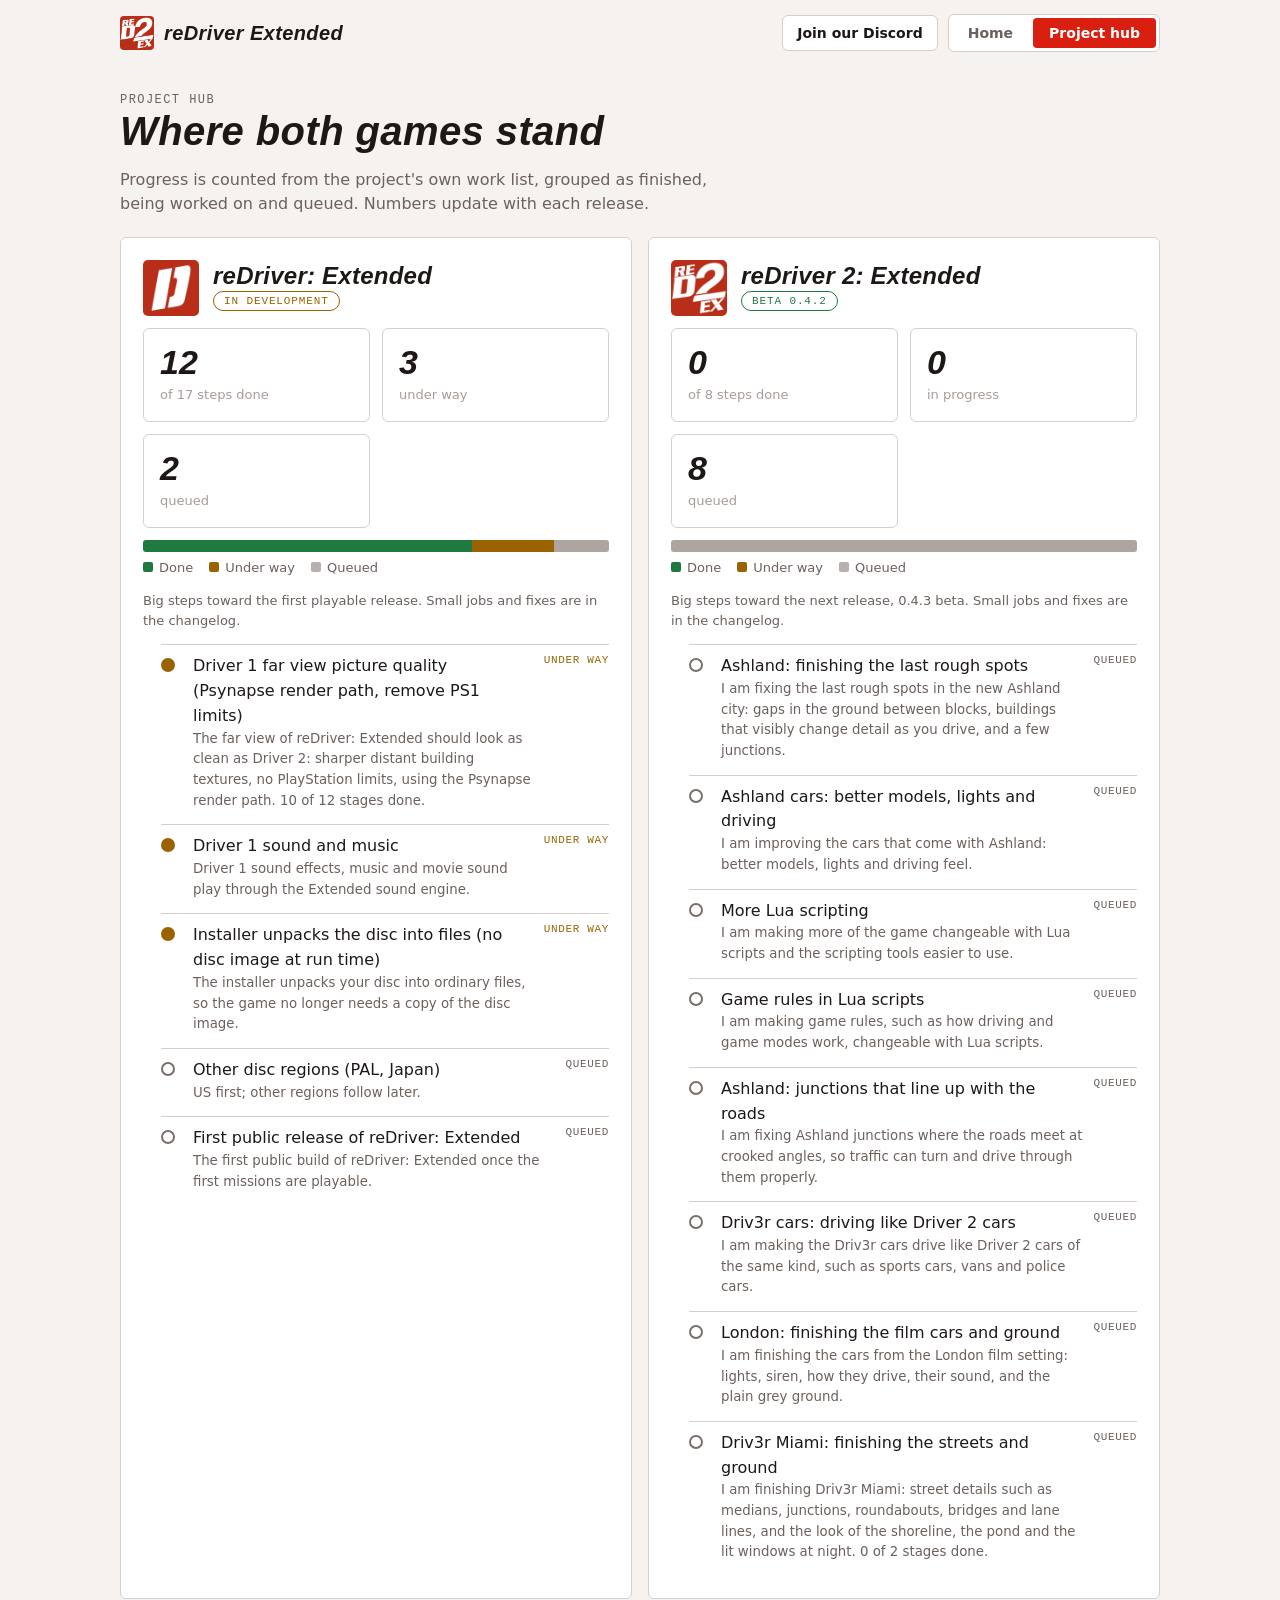
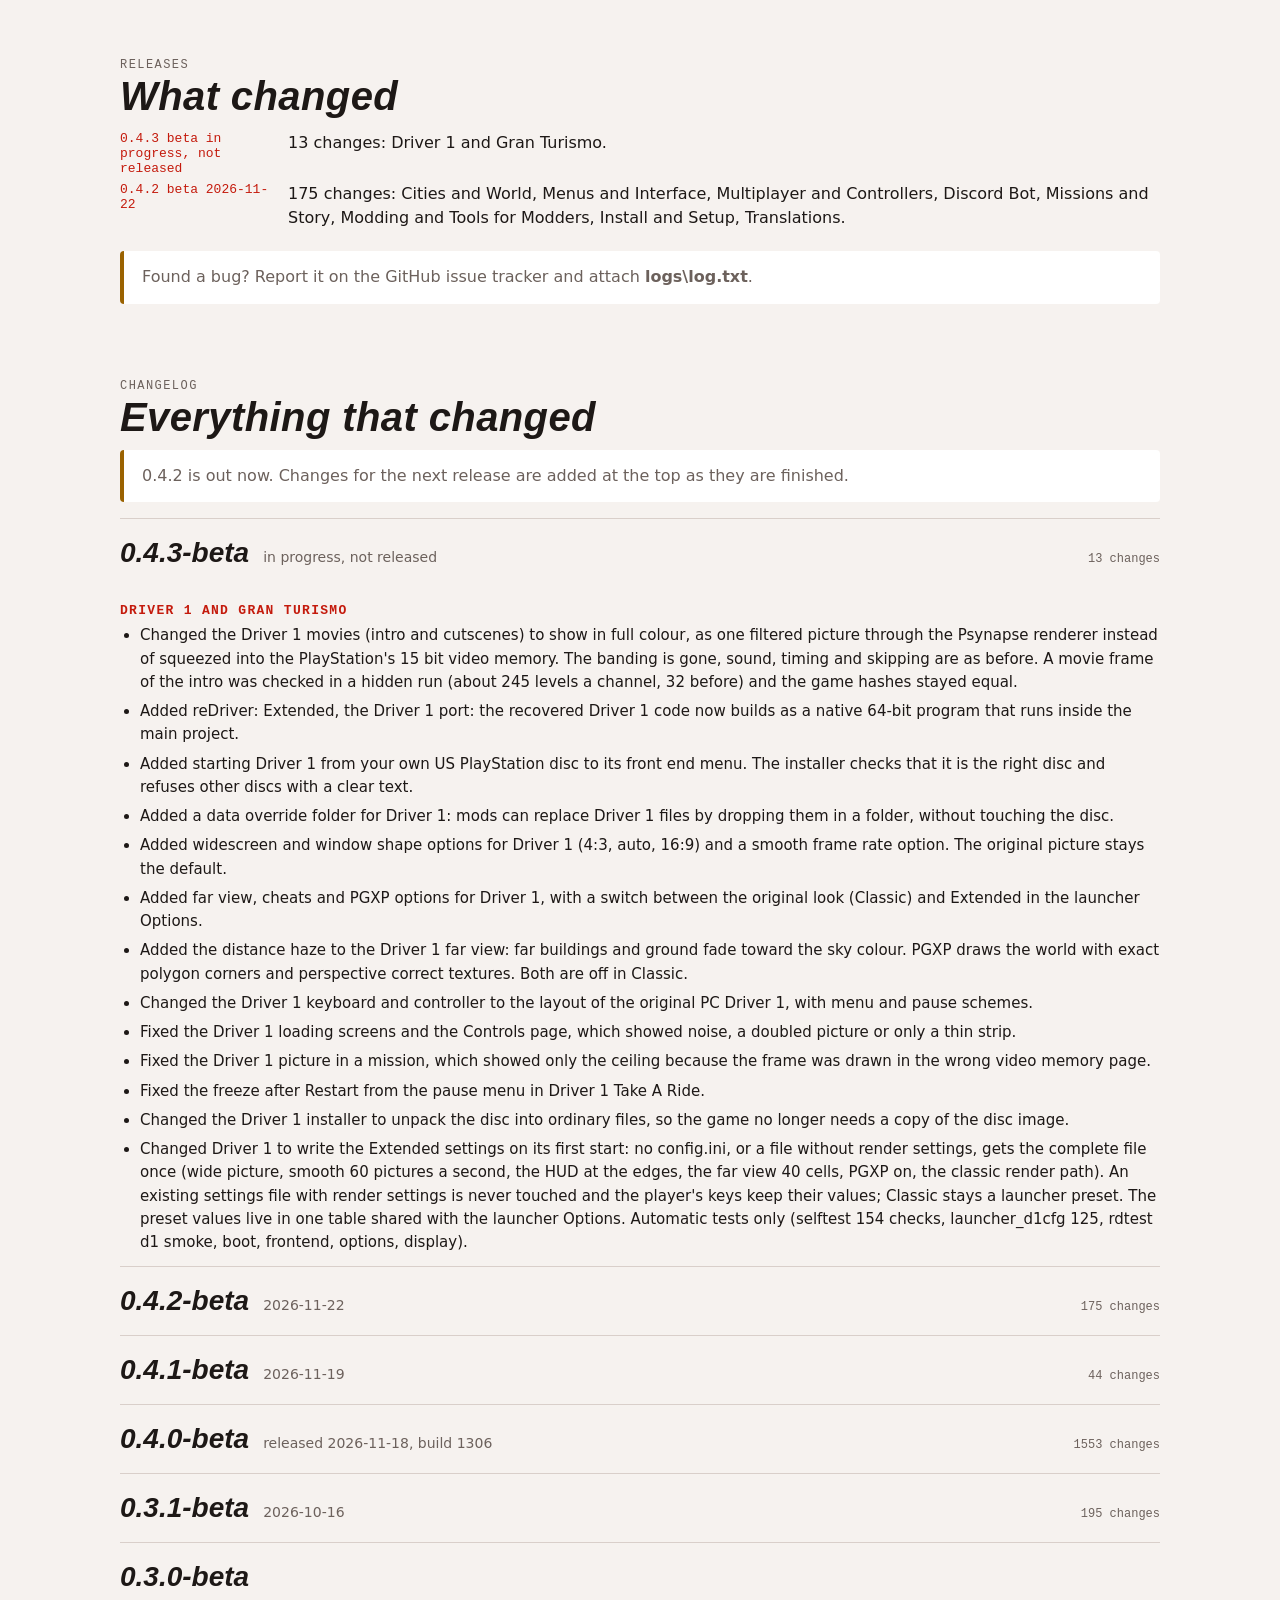
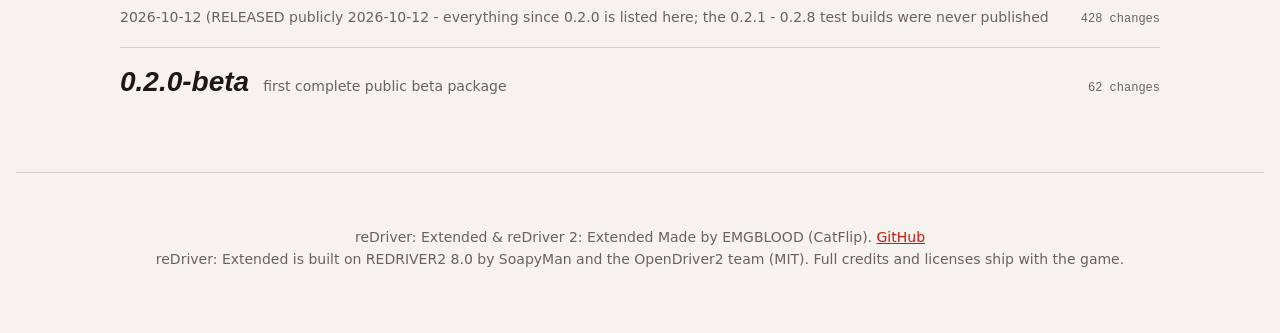
==== commit bbdc0d1a: "Changelog note: 0.4.2 is out" ====
--- a/project-hub.html
+++ b/project-hub.html
@@ -11,5 +11,5 @@
 
 
 </head>
-<body id="is2jq81"><div class="wrap"><div class="top"><div class="brand"><img alt="" src="[data-uri]"/>reDriver Extended</div><div class="topr"><span aria-disabled="true" class="disc">Join our Discord</span><div class="navlinks"><a href="./index.html">Home</a><a href="./project-hub.html" class="on">Project hub</a></div></div></div></div><div class="wrap"><section id="i6zbjdm" class="sec"><span class="lab">Project hub</span><h2>Where both games stand</h2><p id="itfwfe5">Progress is counted from the project's own work list, grouped as finished, being worked on and queued. Numbers update with each release.</p><div class="hubgames"><article data-game="d1" class="game"><header><img alt="" src="[data-uri]"/><div><h3>reDriver: Extended</h3><span class="pill dev">In development</span></div></header><div id="isvu7a6" class="stat"><div><b>8</b><span class="small">of 21 steps done</span></div><div><b>1</b><span class="small">under way</span></div><div><b>12</b><span class="small">queued</span></div></div><div aria-label="8 of 21 steps done, 1 under way, 12 queued" role="img" class="bar"><i id="iouyrk3" class="b-ok"></i><i id="ihfde2g" class="b-act"></i><i id="izu0com" class="b-next"></i></div><div class="leg"><span><i class="b-ok"></i>Done</span><span><i class="b-act"></i>Under way</span><span><i class="b-next"></i>Queued</span></div><p id="ineggz1" class="small">Big steps toward the first playable release. Small jobs and fixes are in the changelog.</p><ul class="ms"><li class="s-ok"><span class="dot"></span><div>Driver 1 recovered code imported and built as 64-bit<small>The recovered Driver 1 code now builds as a native 64-bit program, reDriver_extended, inside the main project.</small></div><span class="tag">Done</span></li><li class="s-ok"><span class="dot"></span><div>Driver 1 boots from the US disc to the front end<small>Driver 1 starts from your own US PlayStation disc and reaches its front end menu.</small></div><span class="tag">Done</span></li><li class="s-ok"><span class="dot"></span><div>Driver 1 intro and story movies play<small>The Driver 1 intro and story movies play, with sound.</small></div><span class="tag">Done</span></li><li class="s-ok"><span class="dot"></span><div>Driver 1 data override folder for mods<small>Mods can replace Driver 1 files by dropping them in a folder, without touching the disc.</small></div><span class="tag">Done</span></li><li class="s-ok"><span class="dot"></span><div>Widescreen aspect and display options<small>Widescreen and window shape options exist for Driver 1; smooth frame rates are built but not tried yet.</small></div><span class="tag">Done</span></li><li class="s-ok"><span class="dot"></span><div>Far view, cheats and PGXP options<small>Driver 1 gets a far view option, cheats and a switch between vanilla and Extended behaviour.</small></div><span class="tag">Done</span></li><li class="s-ok"><span class="dot"></span><div>Driver 1 Restart from the pause menu works<small>Fix the restart of a Driver 1 Take A Ride game from the pause menu.</small></div><span class="tag">Done</span></li><li class="s-ok"><span class="dot"></span><div>Driver 1 test host keeps its own saves<small>The Driver 1 test host no longer touches the player's saves; it uses its own scratch save folder.</small></div><span class="tag">Done</span></li><li class="s-act"><span class="dot"></span><div>Driver 1 front end pages on screen</div><span class="tag">Under way</span></li><li><span class="dot"></span><div>Installer builds the Driver 1 disc data<small>The installer prepares the Driver 1 disc for the game and checks it is the right US disc.</small></div><span class="tag">Queued</span></li><li><span class="dot"></span><div>Driver 1 saving and loading<small>Driver 1 saves and loads through a virtual memory card in your game folder.</small></div><span class="tag">Queued</span></li><li><span class="dot"></span><div>Driver 1 sound and music<small>Driver 1 sound effects, music and movie sound play through the Extended sound engine.</small></div><span class="tag">Queued</span></li><li><span class="dot"></span><div>Driver 1 mission coverage ladder<small>A test that walks every Driver 1 mission shows which ones start and finish.</small></div><span class="tag">Queued</span></li><li><span class="dot"></span><div>Launcher page and options for reDriver: Extended<small>The launcher gets a Driver 1 page with its own options.</small></div><span class="tag">Queued</span></li><li><span class="dot"></span><div>Driver 1 far view picture quality<small>The far view of reDriver: Extended should look as clean as Driver 2: sharper distant building textures, no PlayStation limits, using the Psynapse render path. 4 of 12 stages done so far, movies already in full colour.</small></div><span class="tag">Queued</span></li><li><span class="dot"></span><div>Driver 1 first mission playable<small>Starting a Driver 1 mission and driving the car is the next big milestone.</small></div><span class="tag">Queued</span></li><li><span class="dot"></span><div>Installer unpacks the disc into files (no disc image at run time)<small>The installer unpacks your disc into ordinary files, so the game no longer needs a copy of the disc image.</small></div><span class="tag">Queued</span></li><li><span class="dot"></span><div>Driver 1 audit fixes, wave 1<small>Fixes from the Driver 1 code audit: buffer overflows, debug switches in the shipped program, size caps.</small></div><span class="tag">Queued</span></li><li><span class="dot"></span><div>Other disc regions (PAL, Japan)<small>US first; other regions follow later.</small></div><span class="tag">Queued</span></li><li><span class="dot"></span><div>First public release of reDriver: Extended<small>The first public build of reDriver: Extended once the first missions are playable.</small></div><span class="tag">Queued</span></li></ul></article><article data-game="d2" class="game"><header><img alt="" src="[data-uri]"/><div><h3>reDriver 2: Extended</h3><span class="pill live">Beta 0.4.2</span></div></header><div id="iwfb1gi" class="stat"><div><b>1074</b><span class="small">finished</span></div><div><b>21</b><span class="small">in progress</span></div><div><b>12</b><span class="small">queued</span></div></div><div aria-label="1074 finished, 21 in progress, 12 queued" role="img" class="bar"><i id="ij97mb7" class="b-ok"></i><i id="it5k0rq" class="b-act"></i><i id="itu6sgp" class="b-next"></i></div><div class="leg"><span><i class="b-ok"></i>Done</span><span><i class="b-act"></i>Under way</span><span><i class="b-next"></i>Queued</span></div><p id="iq4i164" class="small">Big steps toward the next release, 0.4.3 beta. Small jobs and fixes are in the changelog.</p><ul class="ms"><li class="s-ok"><span class="dot"></span><div>64-bit game and in-place updates<small>Beta 0.4.1, 19 Nov</small></div><span class="tag">Done</span></li><li class="s-act"><span class="dot"></span><div>Beta 0.5.0<small>Grass and reflection quality, rebuilt Driver 1 city data</small></div><span class="tag">Under way</span></li><li class="s-act"><span class="dot"></span><div>Ashland and the new cities<small>Traffic, streaming and pop-in fixes</small></div><span class="tag">Under way</span></li><li class="s-act"><span class="dot"></span><div>Studio, the mod app<small>Mod list, editors and checks in one window</small></div><span class="tag">Under way</span></li><li class="s-act"><span class="dot"></span><div>Online multiplayer<small>Rooms, game modes and community servers</small></div><span class="tag">Under way</span></li><li><span class="dot"></span><div>Full code audit<small>Cleanup with no change to how it drives</small></div><span class="tag">Planned</span></li></ul></article></div></section><section class="sec"><span class="lab">Releases</span><h2>What changed</h2><dl class="rel"><dt>0.4.1 beta<br/>19 Nov 2026</dt><dd>64-bit by default, in-place updates, per-player input delay for online, Steam Deck pad rules, collision overlay, car texture fix, Mod Tools and Studio updates.</dd><dt>0.5.0 beta<br/>in progress</dt><dd>Grass Quality and Reflection Quality options (a few percent faster by default), High and Max presets set both to High, Driver 1 city data rebuilt on update.</dd></dl><p class="note">Found a bug? Report it on the GitHub issue tracker and attach <b>logs\log.txt</b>.</p></section><section id="ispghi7" class="sec"><span class="lab">Changelog</span><h2>Everything that changed</h2><p id="iu3qxpp" class="note">0.4.2 is in progress and not released yet.</p><div id="hub-changelog"><p class="small">Loading the changelog...</p></div></section></div><footer><p>reDriver: Extended &amp; reDriver 2: Extended Made by EMGBLOOD (CatFlip). <a href="https://github.com/EMGBLOOD/red2ex">GitHub</a><br/>reDriver: Extended is built on REDRIVER2 8.0 by SoapyMan and the OpenDriver2 team (MIT). Full credits and licenses ship with the game.</p></footer></body>
+<body id="is2jq81"><div class="wrap"><div class="top"><div class="brand"><img alt="" src="[data-uri]"/>reDriver Extended</div><div class="topr"><span aria-disabled="true" class="disc">Join our Discord</span><div class="navlinks"><a href="./index.html">Home</a><a href="./project-hub.html" class="on">Project hub</a></div></div></div></div><div class="wrap"><section id="i6zbjdm" class="sec"><span class="lab">Project hub</span><h2>Where both games stand</h2><p id="itfwfe5">Progress is counted from the project's own work list, grouped as finished, being worked on and queued. Numbers update with each release.</p><div class="hubgames"><article data-game="d1" class="game"><header><img alt="" src="[data-uri]"/><div><h3>reDriver: Extended</h3><span class="pill dev">In development</span></div></header><div id="isvu7a6" class="stat"><div><b>8</b><span class="small">of 21 steps done</span></div><div><b>1</b><span class="small">under way</span></div><div><b>12</b><span class="small">queued</span></div></div><div aria-label="8 of 21 steps done, 1 under way, 12 queued" role="img" class="bar"><i id="iouyrk3" class="b-ok"></i><i id="ihfde2g" class="b-act"></i><i id="izu0com" class="b-next"></i></div><div class="leg"><span><i class="b-ok"></i>Done</span><span><i class="b-act"></i>Under way</span><span><i class="b-next"></i>Queued</span></div><p id="ineggz1" class="small">Big steps toward the first playable release. Small jobs and fixes are in the changelog.</p><ul class="ms"><li class="s-ok"><span class="dot"></span><div>Driver 1 recovered code imported and built as 64-bit<small>The recovered Driver 1 code now builds as a native 64-bit program, reDriver_extended, inside the main project.</small></div><span class="tag">Done</span></li><li class="s-ok"><span class="dot"></span><div>Driver 1 boots from the US disc to the front end<small>Driver 1 starts from your own US PlayStation disc and reaches its front end menu.</small></div><span class="tag">Done</span></li><li class="s-ok"><span class="dot"></span><div>Driver 1 intro and story movies play<small>The Driver 1 intro and story movies play, with sound.</small></div><span class="tag">Done</span></li><li class="s-ok"><span class="dot"></span><div>Driver 1 data override folder for mods<small>Mods can replace Driver 1 files by dropping them in a folder, without touching the disc.</small></div><span class="tag">Done</span></li><li class="s-ok"><span class="dot"></span><div>Widescreen aspect and display options<small>Widescreen and window shape options exist for Driver 1; smooth frame rates are built but not tried yet.</small></div><span class="tag">Done</span></li><li class="s-ok"><span class="dot"></span><div>Far view, cheats and PGXP options<small>Driver 1 gets a far view option, cheats and a switch between vanilla and Extended behaviour.</small></div><span class="tag">Done</span></li><li class="s-ok"><span class="dot"></span><div>Driver 1 Restart from the pause menu works<small>Fix the restart of a Driver 1 Take A Ride game from the pause menu.</small></div><span class="tag">Done</span></li><li class="s-ok"><span class="dot"></span><div>Driver 1 test host keeps its own saves<small>The Driver 1 test host no longer touches the player's saves; it uses its own scratch save folder.</small></div><span class="tag">Done</span></li><li class="s-act"><span class="dot"></span><div>Driver 1 front end pages on screen</div><span class="tag">Under way</span></li><li><span class="dot"></span><div>Installer builds the Driver 1 disc data<small>The installer prepares the Driver 1 disc for the game and checks it is the right US disc.</small></div><span class="tag">Queued</span></li><li><span class="dot"></span><div>Driver 1 saving and loading<small>Driver 1 saves and loads through a virtual memory card in your game folder.</small></div><span class="tag">Queued</span></li><li><span class="dot"></span><div>Driver 1 sound and music<small>Driver 1 sound effects, music and movie sound play through the Extended sound engine.</small></div><span class="tag">Queued</span></li><li><span class="dot"></span><div>Driver 1 mission coverage ladder<small>A test that walks every Driver 1 mission shows which ones start and finish.</small></div><span class="tag">Queued</span></li><li><span class="dot"></span><div>Launcher page and options for reDriver: Extended<small>The launcher gets a Driver 1 page with its own options.</small></div><span class="tag">Queued</span></li><li><span class="dot"></span><div>Driver 1 far view picture quality<small>The far view of reDriver: Extended should look as clean as Driver 2: sharper distant building textures, no PlayStation limits, using the Psynapse render path. 4 of 12 stages done so far, movies already in full colour.</small></div><span class="tag">Queued</span></li><li><span class="dot"></span><div>Driver 1 first mission playable<small>Starting a Driver 1 mission and driving the car is the next big milestone.</small></div><span class="tag">Queued</span></li><li><span class="dot"></span><div>Installer unpacks the disc into files (no disc image at run time)<small>The installer unpacks your disc into ordinary files, so the game no longer needs a copy of the disc image.</small></div><span class="tag">Queued</span></li><li><span class="dot"></span><div>Driver 1 audit fixes, wave 1<small>Fixes from the Driver 1 code audit: buffer overflows, debug switches in the shipped program, size caps.</small></div><span class="tag">Queued</span></li><li><span class="dot"></span><div>Other disc regions (PAL, Japan)<small>US first; other regions follow later.</small></div><span class="tag">Queued</span></li><li><span class="dot"></span><div>First public release of reDriver: Extended<small>The first public build of reDriver: Extended once the first missions are playable.</small></div><span class="tag">Queued</span></li></ul></article><article data-game="d2" class="game"><header><img alt="" src="[data-uri]"/><div><h3>reDriver 2: Extended</h3><span class="pill live">Beta 0.4.2</span></div></header><div id="iwfb1gi" class="stat"><div><b>1074</b><span class="small">finished</span></div><div><b>21</b><span class="small">in progress</span></div><div><b>12</b><span class="small">queued</span></div></div><div aria-label="1074 finished, 21 in progress, 12 queued" role="img" class="bar"><i id="ij97mb7" class="b-ok"></i><i id="it5k0rq" class="b-act"></i><i id="itu6sgp" class="b-next"></i></div><div class="leg"><span><i class="b-ok"></i>Done</span><span><i class="b-act"></i>Under way</span><span><i class="b-next"></i>Queued</span></div><p id="iq4i164" class="small">Big steps toward the next release, 0.4.3 beta. Small jobs and fixes are in the changelog.</p><ul class="ms"><li class="s-ok"><span class="dot"></span><div>64-bit game and in-place updates<small>Beta 0.4.1, 19 Nov</small></div><span class="tag">Done</span></li><li class="s-act"><span class="dot"></span><div>Beta 0.5.0<small>Grass and reflection quality, rebuilt Driver 1 city data</small></div><span class="tag">Under way</span></li><li class="s-act"><span class="dot"></span><div>Ashland and the new cities<small>Traffic, streaming and pop-in fixes</small></div><span class="tag">Under way</span></li><li class="s-act"><span class="dot"></span><div>Studio, the mod app<small>Mod list, editors and checks in one window</small></div><span class="tag">Under way</span></li><li class="s-act"><span class="dot"></span><div>Online multiplayer<small>Rooms, game modes and community servers</small></div><span class="tag">Under way</span></li><li><span class="dot"></span><div>Full code audit<small>Cleanup with no change to how it drives</small></div><span class="tag">Planned</span></li></ul></article></div></section><section class="sec"><span class="lab">Releases</span><h2>What changed</h2><dl class="rel"><dt>0.4.1 beta<br/>19 Nov 2026</dt><dd>64-bit by default, in-place updates, per-player input delay for online, Steam Deck pad rules, collision overlay, car texture fix, Mod Tools and Studio updates.</dd><dt>0.5.0 beta<br/>in progress</dt><dd>Grass Quality and Reflection Quality options (a few percent faster by default), High and Max presets set both to High, Driver 1 city data rebuilt on update.</dd></dl><p class="note">Found a bug? Report it on the GitHub issue tracker and attach <b>logs\log.txt</b>.</p></section><section id="ispghi7" class="sec"><span class="lab">Changelog</span><h2>Everything that changed</h2><p id="iu3qxpp" class="note">0.4.2 is out now. Changes for the next release are added at the top as they are finished.</p><div id="hub-changelog"><p class="small">Loading the changelog...</p></div></section></div><footer><p>reDriver: Extended &amp; reDriver 2: Extended Made by EMGBLOOD (CatFlip). <a href="https://github.com/EMGBLOOD/red2ex">GitHub</a><br/>reDriver: Extended is built on REDRIVER2 8.0 by SoapyMan and the OpenDriver2 team (MIT). Full credits and licenses ship with the game.</p></footer></body>
 </html>
